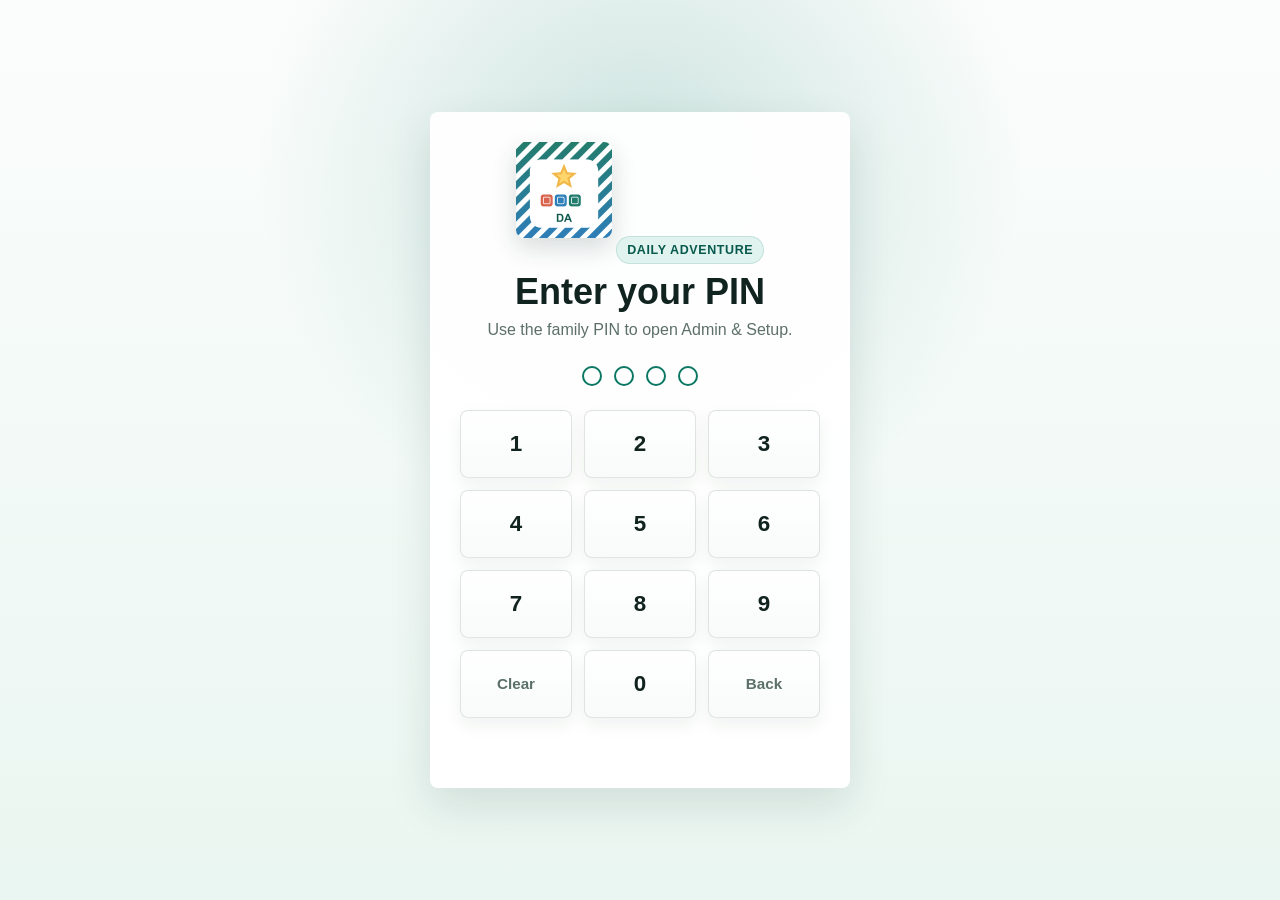
==== admin.html @ fecf9269 "Add files via upload" ====
<!doctype html>
<html lang="en">
  <head>
    <meta charset="utf-8">
    <meta name="viewport" content="width=device-width, initial-scale=1">
    <title>Admin - Daily Adventure</title>
    <meta name="theme-color" content="#247c6d">
    <meta name="apple-mobile-web-app-capable" content="yes">
    <meta name="apple-mobile-web-app-title" content="Daily Adventure">
    <meta name="apple-mobile-web-app-status-bar-style" content="default">
    <link rel="manifest" href="manifest.webmanifest?v=20260727-stable-refresh">
    <link rel="apple-touch-icon" href="icons/apple-touch-icon.png">
    <link rel="icon" type="image/png" sizes="64x64" href="icons/favicon-64.png">
    <link rel="stylesheet" href="styles.css?v=20260727-stable-refresh">
    <link rel="stylesheet" href="polish.css?v=20260727-stable-refresh" data-ui-polish="production">
  </head>
  <body class="caregiver-page admin-page">
    <section class="pin-gate" id="pinGate" aria-labelledby="pin-title">
      <div class="pin-card">
        <img class="app-icon" src="icons/app-icon-192.png" alt="" aria-hidden="true">
        <p class="eyebrow">Daily Adventure</p>
        <h1 id="pin-title">Enter your PIN</h1>
        <p class="pin-help">Use the family PIN to open Admin & Setup.</p>
        <div class="pin-display" id="pinDisplay" aria-label="PIN entry">
          <span></span>
          <span></span>
          <span></span>
          <span></span>
        </div>
        <div class="pin-pad" aria-label="Number pad">
          <button class="pin-key" data-pin-key="1">1</button>
          <button class="pin-key" data-pin-key="2">2</button>
          <button class="pin-key" data-pin-key="3">3</button>
          <button class="pin-key" data-pin-key="4">4</button>
          <button class="pin-key" data-pin-key="5">5</button>
          <button class="pin-key" data-pin-key="6">6</button>
          <button class="pin-key" data-pin-key="7">7</button>
          <button class="pin-key" data-pin-key="8">8</button>
          <button class="pin-key" data-pin-key="9">9</button>
          <button class="pin-key secondary" data-pin-clear>Clear</button>
          <button class="pin-key" data-pin-key="0">0</button>
          <button class="pin-key secondary" data-pin-back>Back</button>
        </div>
        <p class="pin-message" id="pinMessage" aria-live="polite"></p>
      </div>
    </section>

    <main class="app-shell caregiver-shell">
      <nav class="app-nav" aria-label="App sections">
        <a href="index.html">Daily Adventure</a>
        <a href="caregiver.html">Parent Dashboard</a>
        <a class="active" href="admin.html">Admin & Setup</a>
      </nav>

      <section class="caregiver-hero" aria-labelledby="admin-title">
        <div>
          <p class="eyebrow">Admin</p>
          <h1 id="admin-title">Admin & setup</h1>
          <p>Manage settings, sync, accessibility, and new question generation in one place.</p>
        </div>
      </section>

      <section class="caregiver-panel" id="caregiver-panel">
        <section class="learning-settings caregiver-settings" aria-labelledby="app-settings-title">
          <h3 id="app-settings-title">App settings</h3>
          <div class="settings-grid">
            <label>
              Difficulty level
              <select id="difficultyInput">
                <option value="1">Level 1 - more support</option>
                <option value="2">Level 2 - current level</option>
                <option value="3">Level 3 - more challenge</option>
              </select>
            </label>
            <label>
              Name shown in greeting
              <input id="nameInput" type="text" value="Zamaan">
            </label>
            <label>
              Talk Time prompt
              <input id="promptInput" type="text" value="What is one thing you want to do today?">
            </label>
            <label>
              Encouraging message
              <input id="messageInput" type="text" value="Great job. You finished today's adventure.">
            </label>
            <label>
              App PIN
              <input id="pinInput" type="password" inputmode="numeric" maxlength="8" value="1234">
            </label>
            <label>
              WhatsApp update number
              <input id="whatsappPhoneInput" type="tel" inputmode="tel" placeholder="Optional. Example: 16045551234">
            </label>
          </div>
          <label class="toggle-setting">
            <input id="focusModeInput" type="checkbox" checked>
            <span>
              Focus Mode
              <small>Keep extra games locked until the 12 daily rounds are finished.</small>
            </span>
          </label>
          <p>Difficulty changes the challenge level, not the number of daily rounds.</p>
        </section>

        <section class="learning-settings caregiver-settings" aria-labelledby="accessibility-title">
          <h3 id="accessibility-title">Accessibility & comfort</h3>
          <p>Adjust the app for focus, readability, sound, and sensory comfort.</p>
          <label class="toggle-setting">
            <input id="largeTextInput" type="checkbox">
            <span>
              Larger text
              <small>Bigger words and touch targets for easier reading.</small>
            </span>
          </label>
          <label class="toggle-setting">
            <input id="highContrastInput" type="checkbox">
            <span>
              High contrast
              <small>Clearer colors, stronger borders, and easier-to-see buttons.</small>
            </span>
          </label>
          <label class="toggle-setting">
            <input id="extraHintsInput" type="checkbox">
            <span>
              Extra hints
              <small>Show helpful hints sooner after a missed answer.</small>
            </span>
          </label>
          <label class="toggle-setting">
            <input id="reduceMotionInput" type="checkbox">
            <span>
              Reduce motion
              <small>Limit animated movement and smooth scrolling.</small>
            </span>
          </label>
          <label class="toggle-setting">
            <input id="replayAudioInput" type="checkbox" checked>
            <span>
              Replay audio buttons
              <small>Add Listen buttons so instructions can be heard again.</small>
            </span>
          </label>
        </section>

        <section class="sync-settings advanced-settings" aria-labelledby="sync-title">
          <h3 id="sync-title">Sync setup</h3>
          <p>Use this when setting up a phone, fixing sync, or testing the private Google Sheet connection.</p>
          <label>
            Sync web app URL
            <input id="syncUrlInput" type="url" placeholder="https://script.google.com/macros/s/.../exec">
          </label>
          <label>
            Family code
            <input id="familyCodeInput" type="password" placeholder="Private family code">
          </label>
          <div class="sync-actions">
            <button id="shareSyncSetup" type="button">Send iPhone setup link</button>
            <button id="copySyncSetup" class="secondary-button" type="button">Copy setup link</button>
          </div>
          <label>
            Home Screen setup code
            <textarea id="syncSetupCode" rows="3" placeholder="Paste setup code here if the Home Screen app lost sync settings."></textarea>
          </label>
          <div class="sync-actions">
            <button id="copySyncCode" class="secondary-button" type="button">Copy setup code</button>
            <button id="importSyncCode" class="secondary-button" type="button">Import setup code</button>
          </div>
          <button id="testSync" class="secondary-button" type="button">Test sync</button>
          <p class="sync-note">Only send setup links or codes to family. They connect the phone to your private Sheet.</p>
          <p class="sync-status" id="lastSyncStatus">Last synced: never</p>
          <p class="sync-status" id="syncStatus">Sync is not set up yet.</p>
        </section>

        <section class="parent-view" aria-labelledby="question-generator-title">
          <div class="ai-prompt-panel" id="questionGeneratorPanel">
            <div>
              <h3 id="question-generator-title">Create New Questions</h3>
              <p>Use this when you want ChatGPT to create the next set of questions. The app automatically rotates through the question file that is already uploaded.</p>
            </div>
            <div class="question-cycle-reminder">
              <strong>Parent reminder:</strong> Start a fresh question set every 2 weeks, or sooner if Zamaan is mastering the current set.
            </div>
            <div class="ai-actions">
              <button id="copyQuestionGeneratorPromptStatic" class="secondary-button" type="button">Copy ChatGPT prompt</button>
              <a class="button-link secondary-button" href="question-generator-prompt.txt" target="_blank" rel="noopener">Open prompt file</a>
            </div>
            <label>
              ChatGPT Prompt
              <textarea id="questionGeneratorPromptPreviewStatic" rows="6" readonly>Tap copy to load the question generator prompt.</textarea>
            </label>
          </div>
          <p class="sync-status" id="parentViewStatus">Admin is ready.</p>
        </section>

        <div class="caregiver-actions">
          <button id="saveSettings">Save changes</button>
          <a class="button-link secondary-button" href="caregiver.html">Back to Parent Dashboard</a>
          <button id="lockApp" class="secondary-button">Lock admin</button>
          <button id="resetProgress" class="secondary-button danger-lite">Reset today's local progress</button>
        </div>
      </section>
    </main>

    <p id="reportSummary" hidden></p>
    <div id="reportList" hidden></div>

    <script src="app.js?v=20260727-stable-refresh"></script>
    <script>
      document.addEventListener("click", async (event) => {
        if (event.target && event.target.id === "copyQuestionGeneratorPromptStatic") {
          const status = document.querySelector("#parentViewStatus");
          const preview = document.querySelector("#questionGeneratorPromptPreviewStatic");
          try {
            const response = await fetch("question-generator-prompt.txt?v=" + Date.now());
            if (!response.ok) throw new Error("Prompt file not found");
            const prompt = await response.text();
            if (preview) preview.value = prompt;
            await navigator.clipboard.writeText(prompt);
            if (status) status.textContent = "Question generator prompt copied. Paste it into ChatGPT.";
          } catch {
            if (status) status.textContent = "Open the prompt file and copy it manually.";
          }
        }
      });
    </script>
  </body>
</html>
---- styles.css ----
:root {
  color-scheme: light;
  --bg: #f5f8f7;
  --surface: #ffffff;
  --surface-soft: #edf7f3;
  --ink: #132320;
  --muted: #5f6f6b;
  --line: #d8e5e0;
  --accent: #087865;
  --accent-strong: #07594d;
  --accent-soft: #dff4ed;
  --blue: #2e6fb4;
  --blue-soft: #e7f1fb;
  --coral: #c75b75;
  --coral-soft: #fdebf0;
  --gold: #e4ad35;
  --gold-soft: #fff4d6;
  --plum: #7357a8;
  --plum-soft: #f0ecfa;
  --wrong: #a63f3f;
  --radius: 8px;
  --radius-small: 8px;
  --shadow: 0 18px 42px rgba(13, 48, 42, 0.12);
  --shadow-soft: 0 8px 20px rgba(13, 48, 42, 0.08);
}

* {
  box-sizing: border-box;
}

html {
  background: var(--bg);
}

body {
  margin: 0;
  min-height: 100vh;
  background: linear-gradient(180deg, #fbfdfb 0%, #eef6f2 42%, var(--bg) 100%);
  color: var(--ink);
  font-family: Arial, Helvetica, sans-serif;
}

body.locked {
  overflow: hidden;
}

[hidden] {
  display: none !important;
}

button,
input,
textarea,
select {
  font: inherit;
}

button {
  cursor: pointer;
  touch-action: manipulation;
  transition: transform 140ms ease, box-shadow 140ms ease, border-color 140ms ease, background 140ms ease, color 140ms ease;
}

button:active {
  transform: scale(0.985);
}

h1,
h2,
h3,
p {
  margin-top: 0;
}

h1 {
  max-width: 760px;
  margin-bottom: 12px;
  font-size: clamp(2.1rem, 4vw, 4rem);
  line-height: 1.02;
  letter-spacing: 0;
}

h2 {
  margin-bottom: 8px;
  font-size: 1.55rem;
  line-height: 1.12;
}

h3 {
  margin-bottom: 6px;
}

.app-shell {
  width: min(1120px, calc(100% - 32px));
  margin: 0 auto;
  padding: 22px 0 44px;
}

.pin-gate {
  position: fixed;
  inset: 0;
  z-index: 10;
  display: none;
  place-items: center;
  padding: 20px;
  background: linear-gradient(180deg, #f9fcfa, #eaf5f0);
}

body.locked .pin-gate {
  display: grid;
}

body.locked .app-shell {
  display: none;
}

.pin-card,
.hero,
.check-in,
.reward,
.game-shelf,
.calendar-panel,
.caregiver-panel {
  border: 1px solid var(--line);
  border-radius: var(--radius);
  background: rgba(255, 255, 255, 0.96);
  box-shadow: var(--shadow);
}

.pin-card {
  width: min(420px, 100%);
  padding: 30px;
  text-align: center;
}

.app-icon {
  width: 96px;
  height: 96px;
  margin-bottom: 16px;
  border-radius: 22px;
  box-shadow: var(--shadow-soft);
}

.pin-card h1 {
  margin-bottom: 8px;
  font-size: 2.25rem;
}

.pin-help {
  color: var(--muted);
  line-height: 1.45;
}

.pin-display {
  display: flex;
  justify-content: center;
  gap: 12px;
  margin: 24px 0;
}

.pin-display span {
  width: 20px;
  height: 20px;
  border: 2px solid var(--accent);
  border-radius: 50%;
  background: #fff;
}

.pin-display span.filled {
  background: var(--accent);
  box-shadow: 0 0 0 6px var(--accent-soft);
}

.pin-pad {
  display: grid;
  grid-template-columns: repeat(3, minmax(0, 1fr));
  gap: 12px;
}

.pin-key {
  min-height: 68px;
  border: 1px solid var(--line);
  border-radius: var(--radius-small);
  background: linear-gradient(180deg, #fff, #f7fbf9);
  color: var(--ink);
  font-size: 1.4rem;
  font-weight: 800;
  box-shadow: var(--shadow-soft);
}

.pin-key.secondary {
  color: var(--muted);
  font-size: 0.95rem;
}

.pin-message {
  min-height: 24px;
  margin: 16px 0 0;
  color: var(--wrong);
  font-weight: 700;
}

.hero {
  position: relative;
  overflow: hidden;
  display: grid;
  grid-template-columns: minmax(0, 1fr) 270px;
  gap: 24px;
  align-items: center;
  padding: 30px;
  border-color: rgba(8, 120, 101, 0.22);
  background:
    linear-gradient(135deg, rgba(8, 120, 101, 0.1), rgba(228, 173, 53, 0.1)),
    #fff;
}

.hero::before {
  content: "";
  position: absolute;
  inset: 0 0 auto;
  height: 6px;
  background: linear-gradient(90deg, var(--accent), var(--gold), var(--coral));
}

.hero > * {
  position: relative;
}

.app-nav {
  display: flex;
  gap: 8px;
  padding: 6px;
  border: 1px solid var(--line);
  border-radius: var(--radius-small);
  background: #fff;
  box-shadow: var(--shadow-soft);
}

.app-nav a {
  flex: 1;
  padding: 12px 14px;
  border-radius: 10px;
  color: var(--muted);
  font-weight: 900;
  text-align: center;
  text-decoration: none;
}

.app-nav a.active {
  color: var(--ink);
  background: var(--accent-soft);
}

.app-mark {
  width: 64px;
  height: 64px;
  margin-bottom: 16px;
  border-radius: 16px;
  box-shadow: var(--shadow-soft);
}

.learner-controls {
  display: flex;
  flex-wrap: wrap;
  gap: 10px;
  align-items: center;
  margin-top: 16px;
}

.level-badge {
  display: inline-flex;
  align-items: center;
  min-height: 44px;
  padding: 8px 14px;
  border-radius: 999px;
  background: var(--gold-soft);
  color: var(--ink);
  font-weight: 900;
}

.sound-toggle {
  min-height: 44px;
  margin: 0;
}

.eyebrow,
.activity-type {
  margin: 0 0 10px;
  color: var(--accent-strong);
  font-size: 0.78rem;
  font-weight: 800;
  letter-spacing: 0.08em;
  text-transform: uppercase;
}

.eyebrow {
  display: inline-flex;
  width: max-content;
  padding: 6px 10px;
  border-radius: 999px;
  background: var(--accent-soft);
  border: 1px solid rgba(8, 120, 101, 0.14);
}

.intro,
.check-in p,
.prompt,
.reward p,
.section-heading p:last-child {
  color: var(--muted);
  font-size: 1.05rem;
  line-height: 1.5;
}

.today-card {
  padding: 20px;
  border: 1px solid rgba(8, 120, 101, 0.18);
  border-radius: var(--radius);
  background: linear-gradient(180deg, #fff, var(--accent-soft));
  box-shadow: var(--shadow-soft);
}

.today-card span,
.today-card strong {
  display: block;
}

.today-card strong {
  margin: 8px 0 14px;
  font-size: 1.45rem;
}

.today-card p {
  margin: -6px 0 14px;
  color: var(--accent-strong);
  font-weight: 900;
}

.progress-track {
  overflow: hidden;
  height: 14px;
  border-radius: 999px;
  background: #d7e8e2;
}

.progress-track span {
  display: block;
  width: 0%;
  height: 100%;
  border-radius: inherit;
  background: linear-gradient(90deg, var(--accent), var(--gold));
  transition: width 220ms ease;
}

.today-path {
  display: grid;
  grid-template-columns: minmax(0, 0.8fr) minmax(0, 1.8fr);
  gap: 18px;
  align-items: center;
  margin-top: 18px;
  padding: 20px;
  border: 1px solid rgba(8, 120, 101, 0.16);
  border-radius: var(--radius);
  background: linear-gradient(180deg, #fff, #f7fbf9);
  box-shadow: var(--shadow-soft);
}

.today-path h2,
.today-path p {
  margin: 0;
}

.path-steps {
  display: grid;
  grid-template-columns: repeat(4, minmax(0, 1fr));
  gap: 10px;
}

.path-step {
  display: grid;
  gap: 5px;
  min-height: 92px;
  padding: 12px;
  border: 1px solid var(--line);
  border-radius: var(--radius-small);
  background: #fff;
}

.path-step span {
  display: grid;
  width: 28px;
  height: 28px;
  place-items: center;
  border-radius: 999px;
  background: var(--surface-soft);
  color: var(--muted);
  font-weight: 900;
}

.path-step strong {
  color: var(--ink);
  line-height: 1.15;
}

.path-step small {
  color: var(--muted);
  font-weight: 800;
}

.path-step.current {
  border-color: rgba(8, 120, 101, 0.38);
  background: linear-gradient(180deg, #fff, var(--accent-soft));
  box-shadow: 0 10px 24px rgba(8, 120, 101, 0.12);
}

.path-step.current span {
  background: var(--accent);
  color: #fff;
}

.path-step.done {
  border-color: rgba(228, 173, 53, 0.42);
  background: linear-gradient(180deg, #fff, var(--gold-soft));
}

.path-step.done span {
  background: var(--gold);
  color: #49350b;
}

.check-in {
  display: grid;
  grid-template-columns: minmax(0, 1fr) minmax(320px, 520px);
  gap: 22px;
  align-items: center;
  margin-top: 18px;
  padding: 22px;
  box-shadow: var(--shadow-soft);
}

.mood-grid,
.choice-grid,
.memory-grid,
.sequence-list,
.tile-grid {
  display: grid;
  gap: 12px;
}

.mood-grid {
  grid-template-columns: repeat(2, minmax(0, 1fr));
}

.mood-button,
.choice,
.game-card,
.sequence-choice,
.tile,
.complete-button,
.caregiver-toggle,
#saveSettings,
.secondary-button {
  min-height: 58px;
  border: 1px solid var(--line);
  border-radius: var(--radius-small);
  background: #fff;
  color: var(--ink);
  font-weight: 800;
  box-shadow: 0 4px 12px rgba(25, 50, 46, 0.05);
}

.mood-button:hover,
.choice:hover,
.game-card:hover,
.sequence-choice:hover,
.tile:hover,
.complete-button:hover,
.caregiver-toggle:hover,
#saveSettings:hover,
.secondary-button:hover {
  border-color: var(--accent);
  box-shadow: 0 10px 22px rgba(13, 48, 42, 0.1);
}

.mood-button.selected,
.choice.correct,
.game-card.selected,
.game-card.matched,
.sequence-choice.selected,
.tile.selected,
.tile.correct {
  border-color: var(--accent);
  background: linear-gradient(180deg, #fff, var(--accent-soft));
}

.choice.wrong,
.game-card.wrong,
.sequence-choice.wrong,
.tile.wrong {
  border-color: var(--wrong);
  background: #fff3f1;
  color: var(--wrong);
}

.activity-layout {
  display: grid;
  grid-template-columns: minmax(0, 1fr);
  gap: 18px;
  margin-top: 18px;
}

.activity {
  position: relative;
  overflow: hidden;
  display: grid;
  align-content: start;
  min-height: 360px;
  padding: 22px;
  border: 1px solid var(--line);
  border-radius: var(--radius);
  background: var(--surface);
  box-shadow: var(--shadow-soft);
}

.activity::before {
  content: "";
  position: absolute;
  inset: 0 0 auto;
  height: 5px;
  background: var(--accent);
}

.activity[data-activity="life"]::before {
  background: var(--blue);
}

.activity[data-activity="language"]::before {
  background: var(--gold);
}

.activity[data-activity="talk"]::before {
  background: var(--coral);
}

.activity.active {
  border-color: rgba(8, 120, 101, 0.36);
  box-shadow: 0 18px 42px rgba(8, 120, 101, 0.16);
}

.activity.done {
  background: linear-gradient(180deg, #fff, #f5fbf8);
}

.activity-header {
  display: flex;
  gap: 14px;
  align-items: flex-start;
  margin-bottom: 18px;
}

.activity-step {
  display: grid;
  flex: 0 0 44px;
  width: 44px;
  height: 44px;
  place-items: center;
  border-radius: 12px;
  background: var(--accent);
  color: #fff;
  font-size: 1.2rem;
  font-weight: 900;
  box-shadow: 0 8px 18px rgba(13, 48, 42, 0.13);
}

.activity[data-activity="life"] .activity-step {
  background: var(--blue);
}

.activity[data-activity="language"] .activity-step {
  background: var(--gold);
}

.activity[data-activity="talk"] .activity-step {
  background: var(--coral);
}

.choice-grid,
.memory-grid,
.sequence-list,
.language-choices {
  margin-top: 18px;
}

.choice,
.game-card,
.sequence-choice,
.tile {
  padding: 13px 14px;
  text-align: left;
}

.memory-grid {
  grid-template-columns: repeat(2, minmax(0, 1fr));
}

.game-card {
  min-height: 94px;
  display: grid;
  place-items: center;
  border-color: rgba(46, 111, 180, 0.2);
  background: linear-gradient(180deg, #fff, var(--blue-soft));
  text-align: center;
  font-size: 1.08rem;
}

.language-card {
  display: grid;
  gap: 14px;
}

.language-word {
  display: grid;
  min-height: 76px;
  place-items: center;
  border: 1px solid rgba(228, 173, 53, 0.5);
  border-radius: var(--radius-small);
  background: linear-gradient(180deg, #fff, var(--gold-soft));
  color: #49350b;
  font-size: 1.75rem;
  font-weight: 900;
  text-align: center;
}

.language-choices {
  display: grid;
  gap: 12px;
}

.language-choice {
  text-align: center;
  text-transform: lowercase;
}

.game-card.matched {
  color: var(--accent-strong);
}

.sequence-choice {
  position: relative;
  padding-left: 54px;
}

.sequence-choice::before {
  content: attr(data-picked);
  position: absolute;
  left: 14px;
  top: 50%;
  display: grid;
  width: 28px;
  height: 28px;
  place-items: center;
  border-radius: 10px;
  background: var(--surface-soft);
  color: var(--accent-strong);
  font-weight: 900;
  transform: translateY(-50%);
}

.sequence-choice:not([data-picked])::before {
  content: "";
}

.sentence-helper {
  display: grid;
  gap: 8px;
  margin-top: 14px;
  padding: 12px;
  border: 1px solid rgba(228, 173, 53, 0.42);
  border-radius: var(--radius-small);
  background: linear-gradient(180deg, #fff, var(--gold-soft));
}

.sentence-helper strong {
  color: #49350b;
  font-size: 0.95rem;
}

.sentence-helper ul {
  display: grid;
  gap: 6px;
  margin: 0;
  padding-left: 20px;
  color: var(--ink);
  line-height: 1.35;
}

.answer-style {
  display: grid;
  gap: 10px;
  margin-top: 12px;
  padding: 12px;
  border: 1px solid rgba(199, 91, 117, 0.28);
  border-radius: var(--radius-small);
  background: linear-gradient(180deg, #fff, var(--coral-soft));
}

.answer-style strong {
  color: var(--coral);
  font-size: 0.95rem;
}

.answer-style-buttons {
  display: grid;
  grid-template-columns: repeat(2, minmax(0, 1fr));
  gap: 8px;
}

.answer-style-button {
  min-height: 48px;
  border: 1px solid rgba(199, 91, 117, 0.28);
  border-radius: var(--radius-small);
  background: #fff;
  color: var(--ink);
  font-weight: 900;
}

.answer-style-button.selected {
  border-color: var(--coral);
  background: linear-gradient(180deg, #fff, var(--coral-soft));
  color: #733245;
}

.answer-style p {
  margin: 0;
  color: var(--muted);
  line-height: 1.35;
}

.feedback {
  min-height: 32px;
  margin: 18px 0 0;
  padding: 10px 12px;
  border-radius: var(--radius-small);
  border: 1px solid rgba(8, 120, 101, 0.12);
  background: var(--surface-soft);
  color: var(--accent-strong);
  font-weight: 800;
}

.answer-label {
  display: block;
  margin: 16px 0 8px;
  font-weight: 800;
}

textarea,
input,
select {
  width: 100%;
  border: 1px solid var(--line);
  border-radius: var(--radius-small);
  padding: 13px 14px;
  background: #fff;
  color: var(--ink);
}

.game-shelf,
.calendar-panel,
.reward {
  margin-top: 18px;
  padding: 24px;
}

.movement-break,
.completion-panel {
  display: grid;
  gap: 14px;
  margin-top: 18px;
  padding: 22px;
  border: 1px solid rgba(8, 120, 101, 0.22);
  border-radius: var(--radius);
  background: linear-gradient(135deg, #fff, var(--accent-soft));
  box-shadow: var(--shadow-soft);
}

.movement-break h2,
.movement-break p,
.completion-panel h2,
.completion-panel p {
  margin: 0;
}

.movement-actions {
  display: flex;
  flex-wrap: wrap;
  gap: 10px;
}

.completion-panel {
  text-align: center;
  border-color: rgba(230, 171, 57, 0.35);
  background: linear-gradient(135deg, #fff, var(--gold-soft));
}

.completion-panel strong {
  font-size: 1.35rem;
}

.completion-actions {
  display: grid;
  gap: 10px;
  width: min(100%, 420px);
  margin: 4px auto 0;
}

#sendCompletionUpdate {
  border-color: var(--accent);
  background: linear-gradient(180deg, var(--accent), var(--accent-strong));
  color: #fff;
}

.game-shelf,
.calendar-panel {
  box-shadow: var(--shadow-soft);
}

.section-heading {
  max-width: 760px;
}

.mini-games {
  display: grid;
  grid-template-columns: repeat(auto-fit, minmax(230px, 1fr));
  gap: 16px;
  margin-top: 18px;
}

.mini-game {
  position: relative;
  overflow: hidden;
  display: grid;
  gap: 12px;
  align-content: start;
  min-height: 318px;
  padding: 18px;
  border: 1px solid var(--line);
  border-radius: var(--radius-small);
  background: #fff;
  box-shadow: 0 6px 16px rgba(13, 48, 42, 0.06);
}

.mini-game::before {
  content: "";
  position: absolute;
  inset: 0 0 auto;
  height: 4px;
  background: var(--accent);
}

.mini-game[data-mini-game="pattern"]::before {
  background: var(--blue);
}

.mini-game[data-mini-game="money-math"]::before {
  background: var(--gold);
}

.mini-game[data-mini-game="business"]::before {
  background: var(--plum);
}

.mini-game[data-mini-game="pronouns"]::before {
  background: var(--coral);
}

.mini-game-header {
  display: grid;
  gap: 6px;
  padding-top: 2px;
}

.mini-game-header span {
  width: max-content;
  padding: 5px 10px;
  border-radius: 999px;
  background: var(--accent-soft);
  color: var(--accent-strong);
  font-size: 0.78rem;
  font-weight: 900;
  text-transform: uppercase;
}

.mini-game[data-mini-game="pattern"] .mini-game-header span {
  background: var(--blue-soft);
  color: var(--blue);
}

.mini-game[data-mini-game="money-math"] .mini-game-header span {
  background: var(--gold-soft);
  color: #49350b;
}

.mini-game[data-mini-game="business"] .mini-game-header span {
  background: var(--plum-soft);
  color: var(--plum);
}

.mini-game[data-mini-game="pronouns"] .mini-game-header span {
  background: var(--coral-soft);
  color: var(--coral);
}

.mini-game-header strong {
  font-size: 1.24rem;
}

.mini-game p {
  margin-bottom: 0;
  color: var(--muted);
  line-height: 1.45;
}

.money-math-list {
  display: grid;
  gap: 14px;
}

.money-question {
  display: grid;
  gap: 9px;
  padding-top: 12px;
  border-top: 1px solid var(--line);
}

.money-question:first-child {
  padding-top: 0;
  border-top: 0;
}

.money-question strong {
  font-size: 1rem;
}

.tile-grid {
  grid-template-columns: repeat(2, minmax(0, 1fr));
}

.tile-grid.three {
  grid-template-columns: repeat(3, minmax(0, 1fr));
}

.tile {
  min-height: 74px;
  display: grid;
  place-items: center;
  text-align: center;
  font-size: 1.04rem;
  background: linear-gradient(180deg, #fff, #f8fbfa);
}

.pattern-row {
  display: flex;
  gap: 10px;
  align-items: center;
  flex-wrap: wrap;
}

.pattern-dot {
  display: grid;
  width: 46px;
  height: 46px;
  place-items: center;
  border-radius: 50%;
  color: #fff;
  font-weight: 900;
}

.pattern-dot.blue {
  background: var(--blue);
}

.pattern-dot.red {
  background: var(--coral);
}

.pattern-dot.green {
  background: var(--accent);
}

.pattern-dot.mystery {
  border: 2px dashed var(--accent);
  background: #fff;
  color: var(--accent-strong);
}

.color-choice[data-pattern="blue"] {
  border-color: var(--blue);
}

.color-choice[data-pattern="red"] {
  border-color: var(--coral);
}

.color-choice[data-pattern="green"] {
  border-color: var(--accent);
}

.mini-feedback {
  min-height: 26px;
  font-weight: 800;
}

.calendar-grid {
  display: grid;
  grid-template-columns: repeat(14, minmax(0, 1fr));
  gap: 8px;
  margin-top: 18px;
}

.calendar-day {
  display: grid;
  gap: 4px;
  min-height: 82px;
  place-items: center;
  border: 1px solid var(--line);
  border-radius: var(--radius-small);
  background: linear-gradient(180deg, #fff, #f8fbfa);
  text-align: center;
}

.calendar-day span,
.calendar-day small {
  color: var(--muted);
  font-size: 0.76rem;
  font-weight: 800;
}

.calendar-day strong {
  font-size: 1.25rem;
}

.calendar-day.started {
  border-color: var(--gold);
  background: linear-gradient(180deg, #fff, var(--gold-soft));
}

.calendar-day.done {
  border-color: var(--accent);
  background: linear-gradient(180deg, #fff, var(--accent-soft));
}

textarea:focus,
input:focus,
select:focus,
button:focus-visible {
  outline: 4px solid rgba(25, 116, 102, 0.14);
  border-color: var(--accent);
}

.complete-button,
#shareSyncSetup,
#saveSettings {
  width: 100%;
  margin-top: 12px;
  border-color: var(--accent);
  background: linear-gradient(180deg, var(--accent), var(--accent-strong));
  color: #fff;
}

.secondary-button {
  width: 100%;
  background: linear-gradient(180deg, #fff, #f8fbfa);
}

.secondary-button:disabled,
.secondary-button[aria-disabled="true"] {
  cursor: not-allowed;
  border-color: rgba(13, 48, 42, 0.12);
  background: var(--surface-soft);
  color: var(--muted);
  box-shadow: none;
}

.reward {
  display: flex;
  gap: 22px;
  align-items: center;
  justify-content: space-between;
  border-color: rgba(228, 173, 53, 0.28);
  background:
    linear-gradient(135deg, rgba(228, 173, 53, 0.12), rgba(8, 120, 101, 0.08)),
    #fff;
}

.star-row {
  display: flex;
  gap: 12px;
}

.star {
  width: 52px;
  height: 52px;
  clip-path: polygon(50% 0%, 62% 34%, 98% 35%, 69% 56%, 80% 91%, 50% 70%, 20% 91%, 31% 56%, 2% 35%, 38% 34%);
  background: #dce4e1;
  transition: transform 180ms ease, background 180ms ease;
}

.star.earned {
  background: linear-gradient(180deg, #ffd96b, var(--gold));
  transform: scale(1.08);
}

.caregiver {
  margin-top: 18px;
}

.caregiver-link-panel,
.caregiver-hero {
  display: flex;
  justify-content: space-between;
  gap: 18px;
  align-items: center;
  padding: 22px;
  border: 1px solid rgba(8, 120, 101, 0.16);
  border-radius: var(--radius);
  background: linear-gradient(135deg, #fff, var(--accent-soft));
  box-shadow: var(--shadow-soft);
}

.caregiver-link-panel h2,
.caregiver-link-panel p,
.caregiver-hero h1,
.caregiver-hero p {
  margin: 0;
}

.caregiver-link-panel p,
.caregiver-hero p {
  color: var(--muted);
  line-height: 1.45;
}

.app-version {
  display: inline-flex;
  margin-top: 10px;
  color: var(--muted);
  font-weight: 800;
}

.caregiver-shell {
  max-width: 980px;
}

.back-link {
  display: inline-flex;
  margin-bottom: 12px;
  color: var(--accent);
  font-weight: 900;
  text-decoration: none;
}

.button-link {
  display: inline-flex;
  align-items: center;
  justify-content: center;
  text-decoration: none;
  white-space: nowrap;
}

.caregiver-toggle {
  width: 100%;
  border-color: rgba(8, 120, 101, 0.2);
  background: linear-gradient(180deg, #fff, var(--accent-soft));
}

.caregiver-panel {
  display: grid;
  gap: 16px;
  margin-top: 12px;
  padding: 0;
}

.caregiver-panel[hidden] {
  display: none;
}

.caregiver-panel label {
  display: grid;
  gap: 8px;
  color: var(--muted);
  font-weight: 800;
}

.caregiver-report,
.sync-settings,
.parent-view,
.learning-settings {
  display: grid;
  gap: 12px;
  padding: 18px;
  border: 1px solid var(--line);
  border-radius: var(--radius);
  background: linear-gradient(180deg, #fff, var(--surface-soft));
}

.priority-panel {
  border-color: rgba(8, 120, 101, 0.22);
  background: linear-gradient(180deg, #fff, var(--accent-soft));
}

.section-heading {
  display: flex;
  align-items: flex-start;
  justify-content: space-between;
  gap: 12px;
}

.section-heading h3,
.section-heading p,
.priority-panel h3,
.priority-panel p {
  margin: 0;
}

.compact-button {
  width: auto;
  min-height: 46px;
  margin-top: 0;
  padding-inline: 18px;
}

.advanced-settings summary,
.caregiver-settings summary {
  cursor: pointer;
  color: var(--ink);
  font-size: 1.15rem;
  font-weight: 900;
}

.advanced-settings summary::marker,
.caregiver-settings summary::marker {
  color: var(--accent);
}

.caregiver-report h3,
.sync-settings h3,
.parent-view h3,
.learning-settings h2 {
  margin: 0;
  font-size: 1.15rem;
}

.caregiver-report p,
.sync-settings p,
.parent-view p,
.learning-settings p {
  margin: 0;
  color: var(--muted);
  line-height: 1.4;
}

.settings-grid {
  display: grid;
  grid-template-columns: repeat(2, minmax(0, 1fr));
  gap: 12px;
}

.caregiver-actions {
  display: grid;
  grid-template-columns: 1.3fr 1fr 1fr;
  gap: 10px;
}

.caregiver-actions button {
  margin-top: 0;
}

.danger-lite {
  border-color: rgba(191, 68, 68, 0.18);
  color: #8f3232;
}

.toggle-setting {
  display: flex;
  gap: 12px;
  align-items: flex-start;
  padding: 13px;
  border: 1px solid rgba(8, 120, 101, 0.16);
  border-radius: var(--radius-small);
  background: #fff;
}

.toggle-setting input {
  width: auto;
  margin-top: 4px;
  transform: scale(1.2);
}

.toggle-setting span {
  display: grid;
  gap: 3px;
}

.toggle-setting small {
  color: var(--muted);
  font-weight: 700;
  line-height: 1.35;
}

.sync-status {
  padding: 9px 10px;
  border-radius: var(--radius-small);
  border: 1px solid rgba(46, 111, 180, 0.16);
  background: linear-gradient(180deg, #fff, var(--blue-soft));
  color: var(--ink);
  font-weight: 800;
}

.sync-actions {
  display: grid;
  grid-template-columns: minmax(0, 1fr) minmax(0, 1fr);
  gap: 10px;
}

.sync-actions button {
  margin-top: 0;
}

.sync-note {
  font-size: 0.92rem;
}

.report-list {
  display: grid;
  gap: 8px;
}

.parent-view-results {
  display: grid;
  gap: 14px;
}

.dashboard-story-section {
  display: grid;
  gap: 12px;
}

.dashboard-story-section > h3 {
  margin: 8px 0 0;
  color: var(--ink);
  font-size: 1.22rem;
}

.strengths-grid,
.family-activities-grid {
  display: grid;
  grid-template-columns: repeat(3, minmax(0, 1fr));
  gap: 10px;
}

.family-activities-grid {
  grid-template-columns: repeat(2, minmax(0, 1fr));
}

.strength-card,
.family-activity-card {
  display: grid;
  gap: 6px;
  padding: 14px;
  border: 1px solid rgba(8, 120, 101, 0.18);
  border-radius: var(--radius-small);
  background: #fff;
}

.strength-card small,
.family-activity-card small {
  color: var(--accent);
  font-weight: 900;
  text-transform: uppercase;
  letter-spacing: 0.04em;
}

.strength-card span,
.family-activity-card p {
  margin: 0;
  color: var(--muted);
  line-height: 1.4;
}

.parent-detail-panel {
  border: 1px solid var(--line);
  border-radius: var(--radius-small);
  background: var(--surface-soft);
}

.parent-detail-panel summary {
  padding: 16px;
  cursor: pointer;
  color: var(--ink);
  font-weight: 900;
}

.parent-detail-content {
  display: grid;
  gap: 12px;
  padding: 0 12px 12px;
}

.admin-advanced-controls {
  border: 1px solid var(--line);
  border-radius: var(--radius-small);
  background: var(--surface-soft);
}

.admin-advanced-controls summary {
  padding: 16px;
  cursor: pointer;
  font-weight: 900;
}

.admin-advanced-controls > div {
  display: grid;
  gap: 12px;
  padding: 0 16px 16px;
}

.admin-advanced-controls p,
.admin-advanced-controls button {
  margin: 0;
}

.parent-summary-grid {
  display: grid;
  grid-template-columns: 1.35fr 1fr 1fr;
  gap: 10px;
}

.parent-card,
.parent-list-item {
  display: grid;
  gap: 5px;
  padding: 12px;
  border: 1px solid var(--line);
  border-radius: var(--radius-small);
  background: #fff;
}

.parent-card.highlight {
  border-color: rgba(8, 120, 101, 0.28);
  background: linear-gradient(180deg, #fff, var(--accent-soft));
}

.parent-card-large strong {
  font-size: 1.2rem;
}

.parent-card small,
.parent-list-item small {
  color: var(--muted);
  font-weight: 900;
  text-transform: uppercase;
  letter-spacing: 0.04em;
}

.parent-card span,
.parent-list-item span,
.parent-list-item em {
  color: var(--muted);
  font-style: normal;
  line-height: 1.35;
}

.parent-list {
  display: grid;
  gap: 8px;
}

.parent-list h4 {
  margin: 0;
  color: var(--ink);
  font-size: 1rem;
}

.practice-list {
  padding: 12px;
  border-radius: var(--radius-small);
  background: linear-gradient(180deg, #fff8e1, #fff);
  border: 1px solid rgba(230, 171, 57, 0.28);
}

.practice-item {
  display: grid;
  gap: 4px;
  padding: 10px 12px;
  border-radius: var(--radius-small);
  background: #fff;
  border-left: 5px solid var(--gold);
}

.practice-item span {
  color: var(--muted);
  line-height: 1.35;
}

.practice-next-list {
  padding: 12px;
  border-radius: var(--radius-small);
  border: 1px solid rgba(8, 120, 101, 0.22);
  background: linear-gradient(180deg, #fff, var(--accent-soft));
}

.practice-next-card {
  display: grid;
  gap: 10px;
  padding: 12px;
  border: 1px solid rgba(8, 120, 101, 0.14);
  border-radius: var(--radius-small);
  background: #fff;
}

.practice-next-card div {
  display: grid;
  gap: 4px;
}

.practice-next-card small {
  color: var(--accent-strong);
  font-weight: 900;
  text-transform: uppercase;
  letter-spacing: 0.04em;
}

.practice-next-card span,
.practice-next-card p {
  margin: 0;
  color: var(--muted);
  line-height: 1.4;
}

.practice-next-card p {
  padding: 10px;
  border-radius: var(--radius-small);
  background: var(--surface-soft);
  color: var(--ink);
}

.parent-days {
  display: grid;
  grid-template-columns: repeat(7, minmax(0, 1fr));
  gap: 8px;
}

.parent-day {
  display: grid;
  place-items: center;
  gap: 2px;
  min-height: 58px;
  border-radius: var(--radius-small);
  border: 1px solid var(--line);
  background: var(--surface-soft);
  color: var(--ink);
}

.parent-day.complete {
  border-color: rgba(8, 120, 101, 0.24);
  background: var(--accent-soft);
}

.parent-day.started {
  border-color: rgba(230, 171, 57, 0.32);
  background: #fff8e1;
}

.parent-day small {
  color: var(--muted);
  font-weight: 800;
}

.parent-empty {
  padding: 10px 12px;
  border-radius: var(--radius-small);
  background: var(--surface-soft);
}

.report-share-panel {
  display: grid;
  gap: 14px;
  padding: 18px;
  border: 1px solid rgba(8, 120, 101, 0.22);
  border-radius: var(--radius);
  background: linear-gradient(180deg, #fff, var(--accent-soft));
}

.report-share-panel h4,
.report-share-panel p {
  margin: 0;
}

.report-share-panel p {
  margin-top: 5px;
  color: var(--muted);
}

.report-share-actions {
  display: grid;
  grid-template-columns: repeat(3, minmax(0, 1fr));
  gap: 10px;
}

.report-share-actions button {
  width: 100%;
  min-height: 54px;
  margin: 0;
}

.weekly-comparison {
  display: grid;
  gap: 10px;
}

.weekly-comparison h4 {
  margin: 0;
}

.comparison-grid {
  display: grid;
  grid-template-columns: repeat(3, minmax(0, 1fr));
  gap: 10px;
}

.comparison-grid article {
  display: grid;
  gap: 4px;
  padding: 12px;
  border: 1px solid var(--line);
  border-radius: var(--radius-small);
  background: #fff;
}

.comparison-grid small,
.comparison-grid span {
  color: var(--muted);
}

.comparison-grid strong {
  font-size: 1.35rem;
}

.missed-item {
  border-left: 5px solid var(--coral);
}

.report-item {
  display: grid;
  gap: 5px;
  padding: 11px 12px;
  border-left: 5px solid var(--accent);
  border-radius: var(--radius-small);
  background: linear-gradient(180deg, #fff, #f8fbfa);
}

.report-item.life {
  border-left-color: var(--blue);
}

.report-item.language {
  border-left-color: var(--gold);
}

.report-item.talk {
  border-left-color: var(--coral);
}

.report-item strong,
.report-item span {
  display: block;
}

.report-item small {
  color: var(--muted);
  font-weight: 800;
}

.report-answer {
  padding: 8px 10px;
  border-radius: var(--radius-small);
  background: var(--gold-soft);
  color: var(--ink);
}

@media (prefers-reduced-motion: no-preference) {
  .star.earned {
    animation: star-pop 220ms ease;
  }
}

@keyframes star-pop {
  0% {
    transform: scale(0.88);
  }

  100% {
    transform: scale(1.08);
  }
}

@media (max-width: 1040px) {
  .mini-games {
    grid-template-columns: repeat(auto-fit, minmax(230px, 1fr));
  }
}

@media (max-width: 860px) {
  .strengths-grid,
  .family-activities-grid {
    grid-template-columns: 1fr;
  }

  .hero,
  .today-path,
  .check-in,
  .activity-layout,
  .mini-games,
  .reward {
    grid-template-columns: 1fr;
  }

  .caregiver-link-panel,
  .caregiver-hero {
    flex-direction: column;
    align-items: stretch;
  }

  .calendar-grid {
    grid-template-columns: repeat(7, minmax(0, 1fr));
  }

  .path-steps {
    grid-template-columns: repeat(2, minmax(0, 1fr));
  }

  .reward {
    flex-direction: column;
    align-items: flex-start;
  }
}

@media (max-width: 560px) {
  .report-share-actions {
    grid-template-columns: 1fr;
  }

  .app-shell {
    width: min(100% - 20px, 1120px);
    padding-top: 10px;
  }

  .pin-card,
  .hero,
  .today-path,
  .check-in,
  .activity,
  .game-shelf,
  .calendar-panel,
  .reward,
  .caregiver-link-panel,
  .caregiver-hero {
    padding: 18px;
  }

  h1 {
    font-size: 2rem;
  }

  .app-mark {
    width: 56px;
    height: 56px;
  }

  .mood-grid,
  .memory-grid,
  .path-steps,
  .tile-grid,
  .tile-grid.three {
    grid-template-columns: 1fr;
  }

  .game-card,
  .sequence-choice,
  .tile,
  .mood-button,
  .complete-button,
  #shareSyncSetup,
  .caregiver-toggle,
  #saveSettings,
  .secondary-button {
    min-height: 64px;
  }

  .sync-actions {
    grid-template-columns: 1fr;
  }

  .section-heading {
    display: grid;
  }

  .compact-button {
    width: 100%;
  }

  .settings-grid,
  .caregiver-actions {
    grid-template-columns: 1fr;
  }

  .parent-summary-grid {
    grid-template-columns: 1fr;
  }

  .comparison-grid {
    grid-template-columns: 1fr;
  }

  .parent-days {
    grid-template-columns: repeat(4, minmax(0, 1fr));
  }

  .mini-game {
    min-height: auto;
  }

  .calendar-grid {
    gap: 6px;
  }

  .calendar-day {
    min-height: 70px;
  }
}


/* Weekly Adventure Admin */
.weekly-adventure-settings {
  display: grid;
  gap: 16px;
  padding: 18px;
  border: 1px solid rgba(8, 120, 101, 0.22);
  border-radius: var(--radius);
  background: linear-gradient(180deg, #fff, var(--accent-soft));
}

.weekly-adventure-settings h3,
.weekly-adventure-settings p {
  margin: 0;
}

.weekly-adventure-settings label small {
  color: var(--muted);
  font-weight: 700;
  line-height: 1.35;
}

.weekly-adventure-badge {
  display: inline-flex;
  min-width: 58px;
  min-height: 34px;
  align-items: center;
  justify-content: center;
  padding: 6px 12px;
  border: 1px solid var(--line);
  border-radius: 999px;
  background: #fff;
  color: var(--muted);
  font-size: 0.82rem;
  font-weight: 900;
}

.weekly-adventure-badge.is-on {
  border-color: rgba(8, 120, 101, 0.32);
  background: var(--accent);
  color: #fff;
}

.weekly-adventure-summary {
  display: grid;
  grid-template-columns: repeat(3, minmax(0, 1fr));
  gap: 10px;
}

.weekly-adventure-summary > div {
  display: grid;
  gap: 5px;
  padding: 13px;
  border: 1px solid rgba(8, 120, 101, 0.15);
  border-radius: var(--radius-small);
  background: #fff;
}

.weekly-adventure-summary small {
  color: var(--muted);
  font-weight: 900;
  text-transform: uppercase;
  letter-spacing: 0.04em;
}

.weekly-adventure-actions {
  display: grid;
  grid-template-columns: repeat(4, minmax(0, 1fr));
  gap: 10px;
}

.weekly-adventure-actions button {
  width: 100%;
  min-height: 56px;
  margin: 0;
}

#saveWeeklyAdventure {
  border-color: var(--accent);
  background: linear-gradient(180deg, var(--accent), var(--accent-strong));
  color: #fff;
  font-weight: 800;
}

@media (max-width: 860px) {
  .weekly-adventure-actions {
    grid-template-columns: repeat(2, minmax(0, 1fr));
  }
}

@media (max-width: 560px) {
  .weekly-adventure-summary,
  .weekly-adventure-actions {
    grid-template-columns: 1fr;
  }
}
---- polish.css ----
/* Production UI layer for Zamaan's Daily Adventure. Loaded after styles.css. */
:root {
  color-scheme: light;
  --bg: #f6faf7;
  --surface: #ffffff;
  --surface-soft: #f0f7f3;
  --surface-warm: #fff8e8;
  --ink: #10231f;
  --muted: #5c6f69;
  --line: #d9e7e0;
  --accent: #087865;
  --accent-strong: #07594d;
  --accent-soft: #e1f3ee;
  --blue: #2e6fb4;
  --blue-soft: #e8f1fb;
  --coral: #bd5b74;
  --coral-soft: #fdebf1;
  --gold: #dca431;
  --gold-soft: #fff3d4;
  --plum: #5f6fb1;
  --plum-soft: #edf0ff;
  --wrong: #a63f3f;
  --radius: 8px;
  --radius-small: 8px;
  --shadow: 0 18px 44px rgba(16, 47, 41, 0.12);
  --shadow-soft: 0 8px 22px rgba(16, 47, 41, 0.08);
  --shadow-lift: 0 14px 30px rgba(16, 47, 41, 0.12);
}

html {
  background: var(--bg);
}

body {
  background:
    radial-gradient(circle at 12% -8%, rgba(8, 120, 101, 0.13), transparent 30rem),
    radial-gradient(circle at 92% 4%, rgba(220, 164, 49, 0.16), transparent 26rem),
    linear-gradient(180deg, #fbfdfc 0%, #eef8f4 50%, #f7faf8 100%);
  color: var(--ink);
  -webkit-font-smoothing: antialiased;
}

body::before {
  content: "";
  position: fixed;
  inset: 0;
  pointer-events: none;
  background-image:
    linear-gradient(rgba(8, 120, 101, 0.035) 1px, transparent 1px),
    linear-gradient(90deg, rgba(8, 120, 101, 0.028) 1px, transparent 1px);
  background-size: 44px 44px;
  mask-image: linear-gradient(180deg, rgba(0, 0, 0, 0.45), transparent 54%);
}

.app-shell {
  width: min(1100px, calc(100% - 32px));
  padding-top: 16px;
  padding-bottom: 56px;
}

.app-nav {
  position: sticky;
  top: 8px;
  z-index: 6;
  display: grid;
  grid-template-columns: repeat(auto-fit, minmax(160px, 1fr));
  gap: 6px;
  margin-bottom: 16px;
  padding: 6px;
  border: 1px solid rgba(8, 120, 101, 0.14);
  border-radius: 8px;
  background: rgba(255, 255, 255, 0.9);
  box-shadow: 0 12px 28px rgba(16, 47, 41, 0.09);
  backdrop-filter: blur(14px);
}

.app-nav a {
  min-height: 46px;
  display: grid;
  place-items: center;
  border-radius: 8px;
  color: var(--muted);
  font-weight: 900;
}

.app-nav a.active {
  background: linear-gradient(180deg, #fff, var(--accent-soft));
  color: var(--accent-strong);
  box-shadow: inset 0 0 0 1px rgba(8, 120, 101, 0.13);
}

.pin-gate {
  background:
    radial-gradient(circle at 50% 18%, rgba(8, 120, 101, 0.18), transparent 24rem),
    linear-gradient(180deg, #fbfdfc, #eaf6f1);
}

.pin-card {
  border: 0;
  border-radius: 8px;
  box-shadow: var(--shadow);
}

.app-icon,
.app-mark {
  border-radius: 8px;
  box-shadow: 0 10px 24px rgba(16, 47, 41, 0.16);
}

.pin-key,
.mood-button,
.choice,
.game-card,
.sequence-choice,
.tile,
.complete-button,
.caregiver-toggle,
#saveSettings,
.secondary-button,
.secret-toggle {
  border-color: rgba(16, 47, 41, 0.12);
  border-radius: 8px;
  box-shadow: 0 7px 18px rgba(16, 47, 41, 0.06);
}

.pin-key,
.mood-button,
.game-card,
.sequence-choice,
.tile {
  background: linear-gradient(180deg, #fff, #f8fbfa);
}

button:hover {
  transform: translateY(-1px);
}

button:active {
  transform: scale(0.985);
}

h1 {
  font-size: clamp(2.35rem, 5vw, 4.35rem);
  line-height: 1;
}

h2 {
  letter-spacing: 0;
}

.eyebrow,
.activity-type,
.mini-game-header span {
  letter-spacing: 0.05em;
}

.hero {
  position: relative;
  grid-template-columns: minmax(0, 1fr) 310px;
  gap: 28px;
  overflow: hidden;
  padding: 34px;
  border: 0;
  border-radius: 8px;
  background:
    linear-gradient(135deg, rgba(255, 255, 255, 0.98), rgba(230, 246, 241, 0.92)),
    radial-gradient(circle at 85% 18%, rgba(220, 164, 49, 0.2), transparent 18rem);
  box-shadow: var(--shadow);
}

.hero::before {
  height: 8px;
  background: linear-gradient(90deg, var(--accent), var(--gold), var(--coral));
}

.hero::after {
  content: "";
  position: absolute;
  right: -80px;
  bottom: -110px;
  width: 300px;
  height: 300px;
  border-radius: 50%;
  background: rgba(8, 120, 101, 0.09);
}

.hero .intro {
  max-width: 650px;
  margin-bottom: 0;
  color: var(--muted);
  font-size: 1.12rem;
  line-height: 1.48;
}

.learner-controls {
  margin-top: 22px;
}

.level-badge,
.sound-toggle {
  min-height: 50px;
}

.level-badge {
  border: 1px solid rgba(220, 164, 49, 0.38);
  background: linear-gradient(180deg, #fff, var(--gold-soft));
}

.today-card {
  position: relative;
  overflow: hidden;
  padding: 24px;
  border: 0;
  border-radius: 8px;
  background: linear-gradient(180deg, #fff, #e5f5f0);
  box-shadow: 0 16px 32px rgba(8, 120, 101, 0.14);
}

.today-card::before {
  content: "";
  position: absolute;
  inset: 0 0 auto;
  height: 5px;
  background: var(--accent);
}

.today-card span {
  color: var(--muted);
  font-weight: 900;
}

.today-card strong {
  margin-top: 12px;
  font-size: 1.65rem;
}

.today-card p {
  color: var(--accent-strong);
}

.progress-track {
  height: 16px;
  background: #d2e7df;
}

.progress-track span {
  background: linear-gradient(90deg, var(--accent), var(--gold));
}

.today-path,
.check-in,
.game-shelf,
.calendar-panel,
.reward,
.movement-break,
.completion-panel,
.caregiver-report,
.parent-view,
.sync-settings,
.learning-settings {
  border-color: rgba(8, 120, 101, 0.14);
  border-radius: 8px;
  box-shadow: var(--shadow-soft);
}

.today-path {
  padding: 22px;
  background: rgba(255, 255, 255, 0.95);
}

.path-steps {
  gap: 12px;
}

.path-step {
  min-height: 106px;
  border-color: rgba(16, 47, 41, 0.1);
  border-radius: 8px;
  background: #fff;
  box-shadow: 0 7px 16px rgba(16, 47, 41, 0.05);
}

.path-step.current {
  border-color: rgba(8, 120, 101, 0.34);
  transform: translateY(-2px);
  box-shadow: var(--shadow-lift);
}

.path-step.done {
  border-color: rgba(220, 164, 49, 0.36);
}

.check-in {
  background: #fff;
}

.mood-grid {
  gap: 10px;
}

.mood-button {
  min-height: 66px;
  font-size: 1.05rem;
}

.mood-button.selected {
  background: linear-gradient(180deg, #fff, var(--accent-soft));
  color: var(--accent-strong);
}

.activity-layout {
  gap: 20px;
}

.activity {
  min-height: 390px;
  padding: 24px;
  border-color: rgba(16, 47, 41, 0.1);
  border-radius: 8px;
  background: rgba(255, 255, 255, 0.98);
  box-shadow: 0 10px 26px rgba(16, 47, 41, 0.07);
}

.activity::before {
  height: 7px;
}

.activity.active {
  border-color: rgba(8, 120, 101, 0.32);
  box-shadow: 0 20px 44px rgba(8, 120, 101, 0.14);
}

.activity-header {
  align-items: center;
}

.activity-step {
  width: 50px;
  height: 50px;
  flex-basis: 50px;
  border-radius: 8px;
  box-shadow: 0 9px 18px rgba(16, 47, 41, 0.14);
}

.activity h2 {
  font-size: 1.75rem;
}

.prompt {
  color: var(--muted);
  font-size: 1.12rem;
}

.memory-grid,
.language-choices,
.sequence-list,
.tile-grid {
  gap: 12px;
}

.game-card {
  min-height: 104px;
  border-color: rgba(46, 111, 180, 0.18);
  background: linear-gradient(180deg, #fff, var(--blue-soft));
  font-size: 1.1rem;
}

.sequence-choice {
  min-height: 70px;
}

.language-word {
  min-height: 92px;
  border-radius: 8px;
  font-size: 2rem;
}

.sentence-helper,
.answer-style {
  border-radius: 8px;
}

textarea,
input,
select {
  min-height: 52px;
  border-color: rgba(16, 47, 41, 0.14);
  border-radius: 8px;
  background: #fff;
  box-shadow: inset 0 1px 0 rgba(255, 255, 255, 0.8);
}

textarea {
  line-height: 1.45;
}

.feedback,
.sync-status,
.parent-empty {
  border-color: rgba(8, 120, 101, 0.14);
  border-radius: 8px;
  background: #f2faf6;
}

.complete-button,
#saveSettings,
#shareSyncSetup,
#sendCompletionUpdate {
  min-height: 56px;
  border: 0;
  background: linear-gradient(180deg, #0b8a74, #075d50);
  color: #fff;
  box-shadow: 0 13px 24px rgba(8, 120, 101, 0.22);
}

.secondary-button {
  min-height: 54px;
  color: var(--accent-strong);
  background: linear-gradient(180deg, #fff, #f5fbf8);
}

.game-shelf,
.calendar-panel,
.reward {
  background: rgba(255, 255, 255, 0.96);
}

.section-heading {
  max-width: none;
}

.mini-games {
  gap: 18px;
}

.mini-game {
  min-height: 330px;
  border-color: rgba(16, 47, 41, 0.1);
  border-radius: 8px;
  box-shadow: 0 8px 18px rgba(16, 47, 41, 0.06);
}

.mini-game::before {
  height: 6px;
}

.tile {
  min-height: 76px;
  font-size: 1.04rem;
}

.reward {
  background:
    linear-gradient(135deg, rgba(255, 243, 212, 0.98), rgba(225, 243, 238, 0.9)),
    #fff;
}

.star {
  filter: drop-shadow(0 7px 9px rgba(220, 164, 49, 0.16));
}

.completion-panel {
  background:
    linear-gradient(135deg, rgba(255, 243, 212, 0.98), rgba(225, 243, 238, 0.92)),
    #fff;
}

.calendar-day,
.parent-card,
.parent-list-item,
.practice-next-card,
.practice-item,
.comparison-grid article {
  border-color: rgba(16, 47, 41, 0.1);
  border-radius: 8px;
  box-shadow: 0 5px 14px rgba(16, 47, 41, 0.045);
}

.calendar-day.done,
.parent-day.complete {
  border-color: rgba(8, 120, 101, 0.24);
}

.caregiver-shell {
  max-width: 1080px;
}

.caregiver-hero {
  padding: 32px;
  border: 0;
  border-radius: 8px;
  background:
    linear-gradient(135deg, rgba(255, 255, 255, 0.98), rgba(225, 243, 238, 0.92)),
    radial-gradient(circle at 82% 12%, rgba(220, 164, 49, 0.16), transparent 18rem);
  box-shadow: var(--shadow);
}

.caregiver-hero h1 {
  margin-bottom: 8px;
}

.admin-page .caregiver-hero {
  display: grid;
  grid-template-columns: minmax(0, 1fr) auto;
  gap: 20px;
  align-items: center;
}

.admin-page .caregiver-hero::after {
  content: "Setup";
  display: grid;
  min-width: 116px;
  min-height: 116px;
  place-items: center;
  border-radius: 8px;
  background: linear-gradient(180deg, var(--gold-soft), #fff);
  color: var(--accent-strong);
  font-weight: 900;
  box-shadow: 0 12px 24px rgba(16, 47, 41, 0.1);
}

.caregiver-panel {
  gap: 18px;
  margin-top: 16px;
  border: 0;
  background: transparent;
  box-shadow: none;
}

.priority-panel {
  background:
    linear-gradient(135deg, rgba(225, 243, 238, 0.92), rgba(255, 255, 255, 0.98)),
    #fff;
}

.parent-view,
.caregiver-report,
.learning-settings,
.sync-settings {
  padding: 20px;
}

.admin-page .learning-settings,
.admin-page .sync-settings,
.admin-page .parent-view {
  padding: 24px;
}

.admin-page .learning-settings h3,
.admin-page .sync-settings h3,
.admin-page .parent-view h3 {
  margin-bottom: 8px;
}

.toggle-setting {
  display: grid;
  grid-template-columns: auto minmax(0, 1fr);
  gap: 12px;
  align-items: center;
  min-height: 64px;
  padding: 12px;
  border: 1px solid rgba(16, 47, 41, 0.12);
  border-radius: 8px;
  background: linear-gradient(180deg, #fff, #f7fbfa);
  box-shadow: 0 6px 14px rgba(16, 47, 41, 0.045);
  cursor: pointer;
}

.toggle-setting + .toggle-setting {
  margin-top: 10px;
}

.toggle-setting input[type="checkbox"] {
  appearance: none;
  position: relative;
  width: 48px;
  height: 30px;
  min-height: 30px;
  border: 2px solid rgba(8, 120, 101, 0.28);
  border-radius: 999px;
  background: #eaf3ef;
  box-shadow: inset 0 0 0 2px #fff;
  flex: 0 0 auto;
  cursor: pointer;
  transition: background 160ms ease, border-color 160ms ease, box-shadow 160ms ease;
}

.toggle-setting input[type="checkbox"]::before {
  content: "";
  position: absolute;
  top: 50%;
  left: 4px;
  width: 20px;
  height: 20px;
  border-radius: 50%;
  background: #fff;
  box-shadow: 0 2px 6px rgba(16, 47, 41, 0.22);
  transform: translateY(-50%);
  transition: left 160ms ease, transform 160ms ease;
}

.toggle-setting input[type="checkbox"]:checked {
  border-color: var(--accent);
  background: var(--accent);
}

.toggle-setting input[type="checkbox"]:checked::before {
  left: 20px;
  transform: translateY(-50%);
}

.toggle-setting input[type="checkbox"]:focus-visible {
  outline: 3px solid rgba(220, 164, 49, 0.55);
  outline-offset: 3px;
}

.toggle-setting span {
  display: grid;
  gap: 4px;
  color: var(--ink);
  font-weight: 900;
}

.toggle-setting small {
  color: var(--muted);
  font-weight: 700;
  line-height: 1.4;
}

.parent-summary-grid {
  gap: 12px;
}

.parent-card.highlight,
.practice-next-list {
  background: linear-gradient(180deg, #fff, var(--accent-soft));
}

.practice-list {
  background: linear-gradient(180deg, #fff8e1, #fff);
}

.ai-prompt-panel {
  border-color: rgba(46, 111, 180, 0.18);
  border-radius: 8px;
  background: linear-gradient(180deg, #fff, var(--blue-soft));
  box-shadow: 0 8px 18px rgba(16, 47, 41, 0.06);
}

.question-cycle-reminder {
  margin-top: 12px;
  padding: 12px 14px;
  border: 1px solid rgba(59, 154, 110, 0.2);
  border-radius: 8px;
  background: rgba(235, 247, 239, 0.9);
  color: var(--ink);
  line-height: 1.45;
}

.conversation-coach-card {
  border-color: rgba(46, 111, 180, 0.22);
  background: linear-gradient(180deg, #fff, #edf6ff);
}

.extra-path-header {
  display: grid;
  gap: 12px;
  padding: 16px;
  border: 1px solid rgba(46, 111, 180, 0.18);
  border-radius: 8px;
  background: linear-gradient(180deg, #fff, #f2f8ff);
  box-shadow: 0 8px 18px rgba(16, 47, 41, 0.06);
}

.extra-path-header > div:first-child {
  display: grid;
  gap: 4px;
}

.extra-path-header span {
  color: var(--muted);
  font-size: 0.82rem;
  font-weight: 950;
  text-transform: uppercase;
  letter-spacing: 0.04em;
}

.extra-path-header strong {
  color: var(--ink);
  font-size: 1.08rem;
}

.extra-path-header p {
  margin: 0;
  color: var(--muted);
  font-weight: 800;
}

.extra-path-steps {
  display: flex;
  flex-wrap: wrap;
  gap: 8px;
}

.extra-path-chip {
  display: inline-flex;
  align-items: center;
  min-height: 34px;
  padding: 0 11px;
  border: 1px solid rgba(16, 47, 41, 0.12);
  border-radius: 999px;
  background: rgba(255, 255, 255, 0.9);
  color: var(--muted);
  font-size: 0.78rem;
  font-weight: 950;
}

.extra-path-chip.active {
  border-color: rgba(46, 111, 180, 0.32);
  background: var(--blue-soft);
  color: var(--blue);
}

.extra-path-chip.done {
  border-color: rgba(59, 154, 110, 0.26);
  background: var(--accent-soft);
  color: var(--accent-strong);
}

.extra-path-complete {
  border-color: rgba(59, 154, 110, 0.24);
  background: linear-gradient(180deg, #fff, var(--accent-soft));
}

.coach-chat {
  display: grid;
  gap: 10px;
  max-height: 320px;
  margin: 12px 0;
  padding: 14px;
  border-radius: 8px;
  background:
    linear-gradient(180deg, rgba(255, 255, 255, 0.94), rgba(242, 248, 255, 0.94));
  overflow-y: auto;
}

.coach-message-row {
  display: flex;
  gap: 8px;
  align-items: flex-end;
}

.coach-message-row-user {
  justify-content: flex-end;
}

.coach-avatar {
  display: grid;
  place-items: center;
  width: 32px;
  height: 32px;
  flex: 0 0 32px;
  border-radius: 50%;
  background: var(--accent);
  color: #fff;
  font-weight: 950;
}

.coach-bubble {
  max-width: min(82%, 420px);
  padding: 10px 13px;
  border-radius: 18px;
  box-shadow: 0 6px 14px rgba(16, 47, 41, 0.07);
}

.coach-bubble span {
  display: block;
  margin-bottom: 4px;
  font-size: 0.76rem;
  font-weight: 950;
  opacity: 0.72;
}

.coach-bubble p {
  margin: 0;
  line-height: 1.35;
}

.coach-bubble-bot {
  border-bottom-left-radius: 6px;
  background: #fff;
  color: var(--ink);
}

.coach-bubble-user {
  border-bottom-right-radius: 6px;
  background: linear-gradient(180deg, #2f7df6, #1765d8);
  color: #fff;
}

.coach-actions {
  display: grid;
  grid-template-columns: repeat(4, minmax(0, 1fr));
  gap: 10px;
}

.caregiver-actions {
  padding: 14px;
  border: 1px solid rgba(16, 47, 41, 0.1);
  border-radius: 8px;
  background: rgba(255, 255, 255, 0.94);
  box-shadow: var(--shadow-soft);
}

.secret-input-row {
  display: grid;
  grid-template-columns: minmax(0, 1fr) auto;
  gap: 8px;
  align-items: center;
}

.secret-input-row input {
  min-width: 0;
}

.secret-toggle {
  min-height: 52px;
  padding: 0 14px;
  background: linear-gradient(180deg, #fff, #f5fbf8);
  color: var(--accent-strong);
  font-weight: 900;
}

.replay-audio-button {
  margin-left: auto;
  min-height: 44px;
  padding: 0 14px;
  border-radius: 999px;
  border: 1px solid rgba(16, 47, 41, 0.16);
  background: linear-gradient(180deg, #fff, #eef8f4);
  color: var(--accent-strong);
  font-size: 0.9rem;
  font-weight: 900;
  box-shadow: 0 6px 14px rgba(16, 47, 41, 0.08);
}

body.a11y-large-text {
  font-size: 18px;
}

body.a11y-large-text h1 {
  font-size: clamp(2.35rem, 7vw, 4.2rem);
}

body.a11y-large-text h2,
body.a11y-large-text h3 {
  font-size: 1.45rem;
}

body.a11y-large-text .prompt,
body.a11y-large-text .intro,
body.a11y-large-text .feedback,
body.a11y-large-text .mini-feedback,
body.a11y-large-text .answer-style-hint,
body.a11y-large-text .sync-status {
  font-size: 1.12rem;
  line-height: 1.6;
}

body.a11y-large-text button,
body.a11y-large-text input,
body.a11y-large-text select,
body.a11y-large-text textarea {
  font-size: 1.08rem;
}

body.a11y-large-text .mood-button,
body.a11y-large-text .game-card,
body.a11y-large-text .sequence-choice,
body.a11y-large-text .tile,
body.a11y-large-text .choice,
body.a11y-large-text .complete-button,
body.a11y-large-text .secondary-button {
  min-height: 68px;
}

body.a11y-high-contrast {
  --ink: #061513;
  --muted: #203d36;
  --line: #5f8378;
  --accent: #005f50;
  --accent-strong: #00483d;
  --accent-soft: #e5f8f2;
  --gold: #946800;
  background: #ffffff;
}

body.a11y-high-contrast .hero,
body.a11y-high-contrast .today-path,
body.a11y-high-contrast .check-in,
body.a11y-high-contrast .activity,
body.a11y-high-contrast .game-shelf,
body.a11y-high-contrast .calendar-panel,
body.a11y-high-contrast .reward,
body.a11y-high-contrast .caregiver-hero,
body.a11y-high-contrast .caregiver-report,
body.a11y-high-contrast .parent-view,
body.a11y-high-contrast .learning-settings,
body.a11y-high-contrast .sync-settings,
body.a11y-high-contrast .caregiver-actions {
  border-width: 2px;
  border-color: var(--line);
  box-shadow: none;
}

body.a11y-high-contrast button,
body.a11y-high-contrast input,
body.a11y-high-contrast select,
body.a11y-high-contrast textarea {
  border-width: 2px;
}

body.a11y-high-contrast .activity.active,
body.a11y-high-contrast .path-step.current {
  outline: 3px solid rgba(0, 95, 80, 0.24);
}

body.a11y-high-contrast .feedback,
body.a11y-high-contrast .mini-feedback,
body.a11y-high-contrast .answer-style-hint {
  color: var(--ink);
  background: #fff9dc;
  border: 2px solid #b88700;
  border-radius: 8px;
  padding: 10px 12px;
}

body.a11y-reduce-motion,
body.a11y-reduce-motion * {
  scroll-behavior: auto !important;
}

body.a11y-reduce-motion * {
  animation-duration: 0.001ms !important;
  animation-iteration-count: 1 !important;
  transition-duration: 0.001ms !important;
}

body:not(.a11y-replay-audio) .replay-audio-button {
  display: none;
}

audio[data-voice-prompt],
.audio-transcript,
.voice-transcript,
[data-transcript],
[data-audio-transcript] {
  display: none !important;
  visibility: hidden !important;
}

.ai-prompt-panel label {
  display: grid;
  gap: 8px;
  margin-top: 12px;
  color: var(--ink);
  font-weight: 900;
}

@media (min-width: 861px) {
  .activity-layout {
    grid-template-columns: repeat(2, minmax(0, 1fr));
  }

  .activity.active {
    grid-column: span 2;
  }

  .activity:not(.active) {
    min-height: 270px;
  }
}

@media (max-width: 860px) {
  .hero,
  .today-path,
  .check-in,
  .reward {
    grid-template-columns: 1fr;
  }

  .hero {
    padding: 26px;
  }

  .today-card {
    max-width: none;
  }

  .path-steps {
    grid-template-columns: repeat(2, minmax(0, 1fr));
  }
}

@media (max-width: 560px) {
  body {
    background: linear-gradient(180deg, #fbfdfc 0%, #eef8f4 100%);
  }

  .app-shell {
    width: min(100% - 18px, 1100px);
    padding-top: 10px;
  }

  .app-nav {
    top: 6px;
    margin-bottom: 12px;
  }

  .admin-page .caregiver-hero {
    grid-template-columns: 1fr;
  }

  .admin-page .caregiver-hero::after {
    display: none;
  }

  .hero,
  .today-path,
  .check-in,
  .activity,
  .game-shelf,
  .calendar-panel,
  .reward,
  .caregiver-hero,
  .caregiver-report,
  .parent-view,
  .learning-settings,
  .sync-settings {
    padding: 18px;
  }

  h1 {
    font-size: 2.2rem;
  }

  .hero .intro {
    font-size: 1rem;
  }

  .today-card strong {
    font-size: 1.45rem;
  }

  .path-steps,
  .mood-grid,
  .memory-grid,
  .tile-grid,
  .tile-grid.three,
  .completion-actions,
  .caregiver-actions,
  .secret-input-row {
    grid-template-columns: 1fr;
  }

  .path-step {
    min-height: 92px;
  }

  .activity {
    min-height: auto;
  }

  .activity-step {
    width: 44px;
    height: 44px;
    flex-basis: 44px;
  }

  .mood-button,
  .game-card,
  .sequence-choice,
  .tile,
  .complete-button,
  .secondary-button {
    min-height: 62px;
  }

  .star {
    width: 46px;
    height: 46px;
  }

  .ai-actions,
  .coach-actions,
  .comparison-grid,
  .parent-summary-grid {
    grid-template-columns: 1fr;
  }

  .activity-header {
    flex-wrap: wrap;
  }

  .replay-audio-button {
    width: 100%;
    margin-left: 0;
  }
}
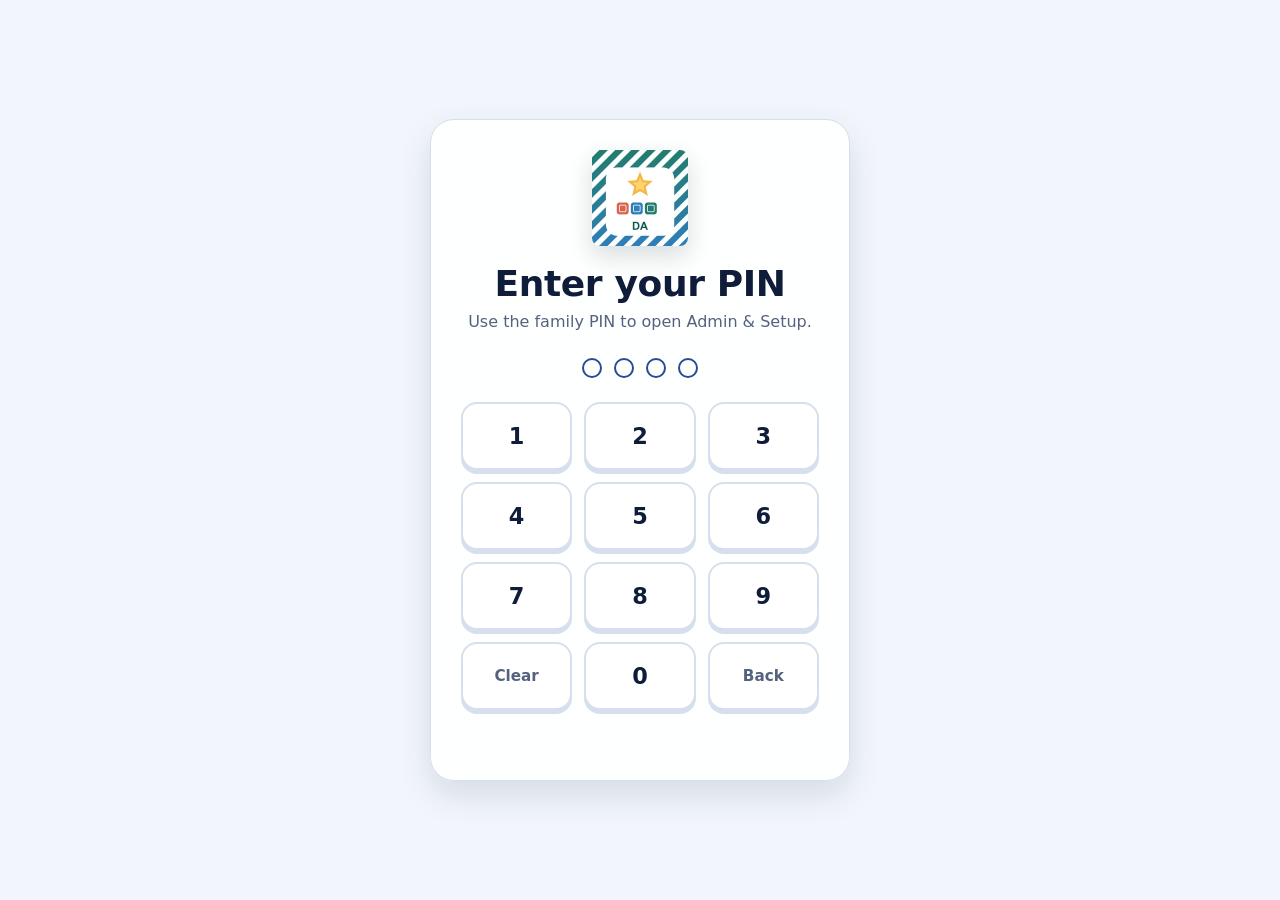
==== commit 70d37166: "WIP: passport look, resume card, streak and stamps, offline mode, update notices Co-Authored-By: Cla" ====
--- a/admin.html
+++ b/admin.html
@@ -4,15 +4,16 @@
     <meta charset="utf-8">
     <meta name="viewport" content="width=device-width, initial-scale=1">
     <title>Admin - Daily Adventure</title>
-    <meta name="theme-color" content="#247c6d">
+    <meta name="theme-color" content="#1f4e9c">
     <meta name="apple-mobile-web-app-capable" content="yes">
     <meta name="apple-mobile-web-app-title" content="Daily Adventure">
     <meta name="apple-mobile-web-app-status-bar-style" content="default">
-    <link rel="manifest" href="manifest.webmanifest?v=20260727-stable-refresh">
+    <link rel="manifest" href="manifest.webmanifest?v=20261101-refresh">
     <link rel="apple-touch-icon" href="icons/apple-touch-icon.png">
     <link rel="icon" type="image/png" sizes="64x64" href="icons/favicon-64.png">
-    <link rel="stylesheet" href="styles.css?v=20260727-stable-refresh">
-    <link rel="stylesheet" href="polish.css?v=20260727-stable-refresh" data-ui-polish="production">
+    <link rel="stylesheet" href="styles.css?v=20261101-refresh">
+    <link rel="stylesheet" href="polish.css?v=20261101-refresh" data-ui-polish="production">
+    <link rel="stylesheet" href="refresh.css?v=20261101-refresh">
   </head>
   <body class="caregiver-page admin-page">
     <section class="pin-gate" id="pinGate" aria-labelledby="pin-title">
@@ -176,10 +177,10 @@
           <div class="ai-prompt-panel" id="questionGeneratorPanel">
             <div>
               <h3 id="question-generator-title">Create New Questions</h3>
-              <p>Use this when you want ChatGPT to create the next set of questions. The app automatically rotates through the question file that is already uploaded.</p>
+              <p>For an on-demand set right now: use this prompt with ChatGPT (or the same prompt on Claude.ai) and paste the result into question-bank.json yourself. Automatic rotation (below) handles the every-two-weeks refresh on its own.</p>
             </div>
             <div class="question-cycle-reminder">
-              <strong>Parent reminder:</strong> Start a fresh question set every 2 weeks, or sooner if Zamaan is mastering the current set.
+              <strong>Automatic rotation:</strong> once the GitHub setup in the README is done, a Pull Request opens on the 1st and 15th of each month for you to review and merge. Use the manual option below anytime you want a fresh set right away.
             </div>
             <div class="ai-actions">
               <button id="copyQuestionGeneratorPromptStatic" class="secondary-button" type="button">Copy ChatGPT prompt</button>
@@ -194,18 +195,24 @@
         </section>
 
         <div class="caregiver-actions">
-          <button id="saveSettings">Save changes</button>
           <a class="button-link secondary-button" href="caregiver.html">Back to Parent Dashboard</a>
           <button id="lockApp" class="secondary-button">Lock admin</button>
           <button id="resetProgress" class="secondary-button danger-lite">Reset today's local progress</button>
         </div>
       </section>
+
+      <div class="sticky-save-bar">
+        <div class="sticky-save-bar-inner">
+          <p class="save-confirmation" id="saveConfirmation" aria-live="polite" hidden>Settings saved.</p>
+          <button id="saveSettings">Save changes</button>
+        </div>
+      </div>
     </main>
 
     <p id="reportSummary" hidden></p>
     <div id="reportList" hidden></div>
 
-    <script src="app.js?v=20260727-stable-refresh"></script>
+    <script src="app.js?v=20261101-refresh"></script>
     <script>
       document.addEventListener("click", async (event) => {
         if (event.target && event.target.id === "copyQuestionGeneratorPromptStatic") {
--- a/styles.css
+++ b/styles.css
@@ -429,13 +429,34 @@
 }
 
 .check-in {
+  margin-top: 18px;
+  padding: 22px;
+  box-shadow: var(--shadow-soft);
+}
+
+.check-in-picker {
   display: grid;
   grid-template-columns: minmax(0, 1fr) minmax(320px, 520px);
   gap: 22px;
   align-items: center;
-  margin-top: 18px;
-  padding: 22px;
-  box-shadow: var(--shadow-soft);
+}
+
+.check-in-summary {
+  display: flex;
+  align-items: center;
+  justify-content: space-between;
+  gap: 12px;
+}
+
+.check-in-summary span {
+  font-weight: 800;
+  font-size: 1.05rem;
+  white-space: nowrap;
+}
+
+.check-in-summary .compact-button {
+  flex-shrink: 0;
+  width: auto;
 }
 
 .mood-grid,
@@ -483,23 +504,70 @@
 }
 
 .mood-button.selected,
-.choice.correct,
 .game-card.selected,
-.game-card.matched,
 .sequence-choice.selected,
-.tile.selected,
-.tile.correct {
+.tile.selected {
   border-color: var(--accent);
   background: linear-gradient(180deg, #fff, var(--accent-soft));
+}
+
+.choice.correct,
+.game-card.matched,
+.tile.correct {
+  position: relative;
+  border-color: var(--accent);
+  background: linear-gradient(180deg, #fff, var(--accent-soft));
+}
+
+.choice.correct::after,
+.game-card.matched::after,
+.tile.correct::after {
+  content: "✓";
+  position: absolute;
+  top: 50%;
+  right: 12px;
+  display: grid;
+  width: 22px;
+  height: 22px;
+  place-items: center;
+  transform: translateY(-50%);
+  border-radius: 50%;
+  background: var(--accent);
+  color: #fff;
+  font-size: 0.8rem;
+  font-weight: 900;
+  line-height: 1;
 }
 
 .choice.wrong,
 .game-card.wrong,
 .sequence-choice.wrong,
 .tile.wrong {
+  position: relative;
   border-color: var(--wrong);
   background: #fff3f1;
   color: var(--wrong);
+}
+
+.choice.wrong::after,
+.game-card.wrong::after,
+.sequence-choice.wrong::after,
+.tile.wrong::after {
+  content: "✗";
+  position: absolute;
+  top: 50%;
+  right: 12px;
+  display: grid;
+  width: 22px;
+  height: 22px;
+  place-items: center;
+  transform: translateY(-50%);
+  border-radius: 50%;
+  background: var(--wrong);
+  color: #fff;
+  font-size: 0.8rem;
+  font-weight: 900;
+  line-height: 1;
 }
 
 .activity-layout {
@@ -987,6 +1055,21 @@
   background: var(--accent);
 }
 
+.pattern-dot.gold {
+  background: var(--gold);
+  color: #49350b;
+}
+
+.pattern-dot.word {
+  width: auto;
+  min-width: 46px;
+  padding: 0 14px;
+  border: 2px solid rgba(8, 120, 101, 0.25);
+  border-radius: 999px;
+  background: var(--accent-soft);
+  color: var(--accent-strong);
+}
+
 .pattern-dot.mystery {
   border: 2px dashed var(--accent);
   background: #fff;
@@ -1003,6 +1086,10 @@
 
 .color-choice[data-pattern="green"] {
   border-color: var(--accent);
+}
+
+.color-choice[data-pattern="gold"] {
+  border-color: var(--gold);
 }
 
 .mini-feedback {
@@ -1271,6 +1358,44 @@
   gap: 10px;
 }
 
+.sticky-save-bar {
+  position: fixed;
+  left: 0;
+  right: 0;
+  bottom: 0;
+  z-index: 7;
+  border-top: 1px solid var(--line);
+  background: rgba(255, 255, 255, 0.97);
+  box-shadow: 0 -8px 24px rgba(16, 47, 41, 0.1);
+}
+
+.sticky-save-bar-inner {
+  display: flex;
+  flex-wrap: wrap;
+  align-items: center;
+  justify-content: space-between;
+  gap: 10px 16px;
+  width: min(1120px, calc(100% - 32px));
+  margin: 0 auto;
+  padding: 12px 0 calc(12px + env(safe-area-inset-bottom, 0px));
+}
+
+.sticky-save-bar-inner #saveSettings {
+  width: auto;
+  min-width: 160px;
+  margin-top: 0;
+}
+
+.save-confirmation {
+  margin: 0;
+  color: var(--accent-strong);
+  font-weight: 800;
+}
+
+body.admin-page .app-shell {
+  padding-bottom: 96px;
+}
+
 .caregiver-actions button {
   margin-top: 0;
 }
@@ -1718,7 +1843,7 @@
 
   .hero,
   .today-path,
-  .check-in,
+  .check-in-picker,
   .activity-layout,
   .mini-games,
   .reward {
--- a/polish.css
+++ b/polish.css
@@ -984,7 +984,7 @@
 @media (max-width: 860px) {
   .hero,
   .today-path,
-  .check-in,
+  .check-in-picker,
   .reward {
     grid-template-columns: 1fr;
   }
--- a/refresh.css
+++ b/refresh.css
@@ -0,0 +1,906 @@
+/* Fresh look for Zamaan's Daily Adventure (November 2026). Loaded after polish.css.
+   Idea: a travel passport. Azulejo blue for the main path, sun yellow for the next step,
+   green for finished things, and a stamp for every day completed. */
+
+:root {
+  --bg: #f2f6fc;
+  --surface: #ffffff;
+  --surface-soft: #eaf0fa;
+  --surface-warm: #fff6dc;
+  --ink: #0f1d3a;
+  --muted: #55627f;
+  --line: #d6dfee;
+  --accent: #1f4e9c;
+  --accent-strong: #163a78;
+  --accent-soft: #e2ebf9;
+  --blue: #1f4e9c;
+  --blue-soft: #e8effa;
+  --coral: #d9533f;
+  --coral-soft: #fdebe7;
+  --gold: #f2b53a;
+  --gold-soft: #fff2cf;
+  --plum: #4b5fb0;
+  --plum-soft: #eceffc;
+  --good: #1b8f61;
+  --good-soft: #def4ea;
+  --wrong: #b3392c;
+  --radius: 16px;
+  --radius-small: 12px;
+  --shadow: 0 14px 34px rgba(15, 29, 58, 0.12);
+  --shadow-soft: 0 6px 16px rgba(15, 29, 58, 0.07);
+  --shadow-lift: 0 10px 24px rgba(15, 29, 58, 0.12);
+  --font-body: ui-rounded, "SF Pro Rounded", "Nunito", system-ui, -apple-system, "Segoe UI", Roboto, sans-serif;
+}
+
+html {
+  background: var(--bg);
+}
+
+body,
+body.daily-page,
+body.caregiver-page {
+  background: var(--bg);
+  color: var(--ink);
+  font-family: var(--font-body);
+}
+
+body::before {
+  display: none;
+}
+
+h1,
+h2,
+h3 {
+  font-family: var(--font-body);
+  font-weight: 800;
+  letter-spacing: -0.01em;
+  color: var(--ink);
+}
+
+button,
+input,
+select,
+textarea {
+  font-family: var(--font-body);
+}
+
+:focus-visible {
+  outline: 3px solid var(--gold);
+  outline-offset: 3px;
+}
+
+.app-shell {
+  width: min(760px, calc(100% - 28px));
+  padding-top: max(14px, env(safe-area-inset-top, 0px));
+  padding-bottom: calc(72px + env(safe-area-inset-bottom, 0px));
+}
+
+/* ---------- Navigation ---------- */
+.app-nav {
+  top: max(8px, env(safe-area-inset-top, 0px));
+  border: 1px solid var(--line);
+  border-radius: 999px;
+  background: rgba(255, 255, 255, 0.92);
+  box-shadow: var(--shadow-soft);
+  backdrop-filter: blur(10px);
+  -webkit-backdrop-filter: blur(10px);
+}
+
+.app-nav a {
+  border-radius: 999px;
+  color: var(--muted);
+  font-weight: 700;
+}
+
+.app-nav a.active {
+  background: var(--accent);
+  color: #fff;
+  box-shadow: none;
+}
+
+/* ---------- Header ---------- */
+.eyebrow {
+  display: none;
+}
+
+.hero {
+  display: block;
+  padding: 18px 4px 4px;
+  border: 0;
+  border-radius: 0;
+  background: none;
+  box-shadow: none;
+  overflow: visible;
+}
+
+.hero::before,
+.hero::after {
+  display: none;
+}
+
+.hero .app-mark {
+  display: none;
+}
+
+.hero h1 {
+  margin-bottom: 4px;
+  font-size: clamp(2rem, 7vw, 2.8rem);
+  line-height: 1.05;
+}
+
+.hero .intro {
+  max-width: 34ch;
+  margin-bottom: 0;
+  color: var(--muted);
+  font-size: 1.02rem;
+  line-height: 1.45;
+}
+
+.learner-controls {
+  position: absolute;
+  top: 8px;
+  right: 4px;
+  margin: 0;
+  display: flex;
+  align-items: center;
+  gap: 8px;
+}
+
+.hero {
+  position: relative;
+}
+
+.hero > div:first-child {
+  padding-right: 120px;
+}
+
+.level-badge {
+  min-height: 0;
+  padding: 6px 12px;
+  border: 1px solid var(--line);
+  border-radius: 999px;
+  background: var(--surface);
+  color: var(--accent-strong);
+  font-size: 0.85rem;
+  font-weight: 800;
+  box-shadow: none;
+}
+
+.today-card {
+  display: none;
+}
+
+.quick-settings-wrap {
+  position: relative;
+}
+
+.quick-settings-button {
+  display: grid;
+  place-items: center;
+  width: 44px;
+  height: 44px;
+  padding: 0;
+  border: 1px solid var(--line);
+  border-radius: 50%;
+  background: var(--surface);
+  color: var(--accent-strong);
+  box-shadow: var(--shadow-soft);
+}
+
+.quick-settings {
+  position: absolute;
+  top: 52px;
+  right: 0;
+  z-index: 20;
+  display: grid;
+  gap: 10px;
+  width: 220px;
+  padding: 14px;
+  border: 1px solid var(--line);
+  border-radius: 16px;
+  background: var(--surface);
+  box-shadow: var(--shadow);
+}
+
+.quick-settings .sound-toggle {
+  width: 100%;
+  min-height: 48px;
+  border-radius: 12px;
+}
+
+.quick-toggle {
+  display: flex;
+  align-items: center;
+  gap: 10px;
+  min-height: 48px;
+  padding: 0 4px;
+  font-weight: 700;
+}
+
+.quick-toggle input {
+  width: 22px;
+  height: 22px;
+  min-height: 0;
+  accent-color: var(--accent);
+}
+
+/* ---------- Resume card: the one bold element ---------- */
+.resume-card {
+  position: relative;
+  overflow: hidden;
+  margin: 18px 0 14px;
+  padding: 20px 18px 18px;
+  border-radius: 22px;
+  background:
+    radial-gradient(circle at 100% 0%, rgba(242, 181, 58, 0.28), transparent 11rem),
+    linear-gradient(145deg, #1f4e9c 0%, #163a78 100%);
+  color: #fff;
+  box-shadow: var(--shadow);
+}
+
+/* azulejo tile pattern, kept quiet */
+.resume-card::before {
+  content: "";
+  position: absolute;
+  inset: 0;
+  pointer-events: none;
+  opacity: 0.16;
+  background-image:
+    radial-gradient(circle at 50% 0, transparent 0 9px, #fff 9px 10px, transparent 10px),
+    radial-gradient(circle at 0 50%, transparent 0 9px, #fff 9px 10px, transparent 10px),
+    radial-gradient(circle at 100% 50%, transparent 0 9px, #fff 9px 10px, transparent 10px),
+    radial-gradient(circle at 50% 100%, transparent 0 9px, #fff 9px 10px, transparent 10px);
+  background-size: 44px 44px;
+  mask-image: linear-gradient(120deg, #000 0%, transparent 60%);
+  -webkit-mask-image: linear-gradient(120deg, #000 0%, transparent 60%);
+}
+
+.resume-card > * {
+  position: relative;
+}
+
+.resume-top {
+  display: flex;
+  align-items: flex-start;
+  justify-content: space-between;
+  gap: 12px;
+}
+
+.resume-kicker {
+  margin-bottom: 4px;
+  color: #cfe0fa;
+  font-size: 0.95rem;
+  font-weight: 700;
+}
+
+.resume-card h2 {
+  margin-bottom: 4px;
+  color: #fff;
+  font-size: clamp(1.7rem, 6vw, 2.2rem);
+  line-height: 1.05;
+}
+
+.resume-detail {
+  margin-bottom: 0;
+  color: #e6efff;
+  font-size: 1.02rem;
+}
+
+.streak-chip {
+  display: grid;
+  justify-items: center;
+  flex: none;
+  min-width: 74px;
+  padding: 8px 10px;
+  border-radius: 14px;
+  background: rgba(255, 255, 255, 0.14);
+  border: 1px solid rgba(255, 255, 255, 0.28);
+  text-align: center;
+}
+
+.streak-chip strong {
+  font-size: 1.7rem;
+  line-height: 1;
+  color: var(--gold);
+}
+
+.streak-chip span {
+  font-size: 0.74rem;
+  font-weight: 700;
+  line-height: 1.15;
+  color: #e6efff;
+}
+
+.segment-bar {
+  display: flex;
+  gap: 10px;
+  margin: 18px 0 16px;
+}
+
+.seg-group {
+  display: flex;
+  flex: 1;
+  gap: 3px;
+}
+
+.seg {
+  flex: 1;
+  height: 12px;
+  border-radius: 6px;
+  background: rgba(255, 255, 255, 0.2);
+}
+
+.seg.done {
+  background: var(--gold);
+}
+
+.seg.current {
+  background: rgba(255, 255, 255, 0.55);
+  box-shadow: 0 0 0 2px rgba(255, 255, 255, 0.35);
+}
+
+.resume-button {
+  width: 100%;
+  min-height: 60px;
+  border: 0;
+  border-radius: 16px;
+  background: var(--gold);
+  color: #2b1f00;
+  font-size: 1.2rem;
+  font-weight: 800;
+  box-shadow: 0 8px 0 #c98d1b, 0 14px 24px rgba(0, 0, 0, 0.18);
+}
+
+.resume-button:active {
+  transform: translateY(4px);
+  box-shadow: 0 4px 0 #c98d1b, 0 8px 14px rgba(0, 0, 0, 0.18);
+}
+
+.stamp-earned {
+  display: flex;
+  align-items: center;
+  gap: 14px;
+  margin: 0 0 16px;
+}
+
+.stamp-earned p {
+  margin: 0;
+  color: #fff;
+  font-size: 1.05rem;
+  font-weight: 700;
+  line-height: 1.35;
+}
+
+/* the passport stamp */
+.day-stamp {
+  flex: none;
+  display: grid;
+  place-content: center;
+  justify-items: center;
+  width: 104px;
+  height: 104px;
+  padding: 8px;
+  border: 3px double #ffd777;
+  border-radius: 50%;
+  color: #ffd777;
+  text-align: center;
+  transform: rotate(-8deg);
+  animation: stamp-in 420ms cubic-bezier(0.2, 1.4, 0.4, 1) both;
+}
+
+.day-stamp .stamp-arc {
+  max-width: 82px;
+  font-size: 0.62rem;
+  font-weight: 800;
+  line-height: 1.1;
+  text-transform: uppercase;
+  letter-spacing: 0.04em;
+}
+
+.day-stamp strong {
+  margin: 3px 0;
+  font-size: 1.15rem;
+  line-height: 1;
+}
+
+.day-stamp .stamp-day {
+  font-size: 0.62rem;
+  font-weight: 800;
+  text-transform: uppercase;
+  letter-spacing: 0.06em;
+}
+
+@keyframes stamp-in {
+  from {
+    opacity: 0;
+    transform: rotate(-8deg) scale(1.9);
+  }
+  to {
+    opacity: 1;
+    transform: rotate(-8deg) scale(1);
+  }
+}
+
+/* ---------- Path (compact) ---------- */
+.today-path {
+  display: block;
+  margin: 0 0 14px;
+  padding: 0;
+  border: 0;
+  background: none;
+  box-shadow: none;
+}
+
+.today-path > div:first-child {
+  display: none;
+}
+
+.path-steps {
+  display: grid;
+  grid-template-columns: repeat(4, 1fr);
+  gap: 8px;
+}
+
+.path-step {
+  display: grid;
+  justify-items: center;
+  gap: 2px;
+  padding: 10px 4px;
+  border: 1px solid var(--line);
+  border-radius: 14px;
+  background: var(--surface);
+  text-align: center;
+  box-shadow: none;
+}
+
+.path-step span {
+  display: grid;
+  place-items: center;
+  width: 28px;
+  height: 28px;
+  border-radius: 50%;
+  background: var(--accent-soft);
+  color: var(--accent-strong);
+  font-size: 0.9rem;
+  font-weight: 800;
+}
+
+.path-step strong {
+  font-size: 0.78rem;
+  line-height: 1.15;
+  color: var(--ink);
+}
+
+.path-step small {
+  display: none;
+}
+
+.path-step.current {
+  border-color: var(--accent);
+  background: var(--accent-soft);
+}
+
+.path-step.current span {
+  background: var(--accent);
+  color: #fff;
+}
+
+.path-step.done {
+  border-color: #9fd9bf;
+  background: var(--good-soft);
+}
+
+.path-step.done span {
+  background: var(--good);
+  color: #fff;
+}
+
+/* ---------- Check in ---------- */
+.check-in {
+  margin-bottom: 14px;
+  padding: 16px;
+  border: 1px solid var(--line);
+  border-radius: var(--radius);
+  background: var(--surface);
+  box-shadow: none;
+}
+
+.mood-button {
+  min-height: 52px;
+  border: 2px solid var(--line);
+  border-radius: 14px;
+  background: var(--surface);
+  color: var(--ink);
+  font-weight: 800;
+  box-shadow: none;
+}
+
+.mood-button.selected {
+  border-color: var(--accent);
+  background: var(--accent-soft);
+  color: var(--accent-strong);
+}
+
+/* ---------- Activity cards ---------- */
+.activity-layout {
+  gap: 14px;
+}
+
+.activity {
+  min-height: 0;
+  padding: 20px 18px;
+  border: 1px solid var(--line);
+  border-radius: 20px;
+  background: var(--surface);
+  box-shadow: var(--shadow-soft);
+}
+
+.activity::before {
+  display: none;
+}
+
+.activity.active {
+  border-color: var(--accent);
+  box-shadow: 0 0 0 3px var(--accent-soft), var(--shadow-soft);
+}
+
+.activity-step {
+  width: 44px;
+  height: 44px;
+  flex-basis: 44px;
+  border-radius: 14px;
+  background: var(--accent);
+  color: #fff;
+  font-size: 1.15rem;
+  font-weight: 800;
+  box-shadow: none;
+}
+
+.activity-type {
+  margin-bottom: 2px;
+  color: var(--muted);
+  font-size: 0.95rem;
+  font-weight: 700;
+  text-transform: none;
+  letter-spacing: 0;
+}
+
+.activity h2 {
+  font-size: clamp(1.5rem, 5vw, 1.9rem);
+}
+
+.prompt {
+  font-size: 1.1rem;
+  line-height: 1.45;
+}
+
+.game-card,
+.sequence-choice,
+.tile,
+.language-choices button {
+  min-height: 72px;
+  border: 2px solid var(--line);
+  border-radius: 16px;
+  background: var(--surface);
+  color: var(--ink);
+  font-size: 1.12rem;
+  font-weight: 700;
+  box-shadow: 0 4px 0 var(--line);
+}
+
+.game-card:hover,
+.sequence-choice:hover,
+.tile:hover,
+.language-choices button:hover {
+  border-color: var(--accent);
+  background: var(--blue-soft);
+  transform: none;
+}
+
+.game-card:active,
+.sequence-choice:active,
+.tile:active,
+.language-choices button:active {
+  transform: translateY(3px);
+  box-shadow: 0 1px 0 var(--line);
+}
+
+.game-card.selected,
+.sequence-choice.selected,
+.tile.selected {
+  border-color: var(--accent);
+  background: var(--accent-soft);
+}
+
+.game-card.matched,
+.choice.correct,
+.tile.correct,
+.sequence-choice.correct {
+  border-color: var(--good);
+  background: var(--good-soft);
+  box-shadow: 0 4px 0 #9fd9bf;
+}
+
+.game-card.wrong,
+.choice.wrong,
+.tile.wrong,
+.sequence-choice.wrong {
+  border-color: var(--wrong);
+  background: var(--coral-soft);
+  box-shadow: 0 4px 0 #f1b9b1;
+}
+
+.language-word {
+  border-radius: 16px;
+  background: var(--accent-soft);
+  color: var(--accent-strong);
+}
+
+.feedback,
+.mini-feedback {
+  border: 0;
+  border-radius: 12px;
+  background: var(--surface-soft);
+  color: var(--ink);
+  font-weight: 600;
+}
+
+textarea,
+input[type="text"],
+input[type="password"],
+input[type="url"],
+input[type="tel"],
+select {
+  border: 2px solid var(--line);
+  border-radius: 14px;
+  background: var(--surface);
+  font-size: 1.05rem;
+}
+
+textarea:focus,
+input:focus,
+select:focus {
+  border-color: var(--accent);
+}
+
+.complete-button,
+#saveSettings,
+#shareSyncSetup,
+#sendCompletionUpdate {
+  min-height: 58px;
+  border: 0;
+  border-radius: 16px;
+  background: var(--accent);
+  color: #fff;
+  font-weight: 800;
+  box-shadow: 0 6px 0 var(--accent-strong);
+}
+
+.complete-button:active,
+#saveSettings:active,
+#shareSyncSetup:active,
+#sendCompletionUpdate:active {
+  transform: translateY(3px);
+  box-shadow: 0 3px 0 var(--accent-strong);
+}
+
+.secondary-button {
+  min-height: 52px;
+  border: 2px solid var(--line);
+  border-radius: 14px;
+  background: var(--surface);
+  color: var(--accent-strong);
+  font-weight: 800;
+  box-shadow: none;
+}
+
+/* ---------- Extra games, stars, calendar ---------- */
+.game-shelf,
+.reward,
+.calendar-panel,
+.completion-panel,
+.movement-break {
+  padding: 18px;
+  border: 1px solid var(--line);
+  border-radius: 20px;
+  background: var(--surface);
+  box-shadow: var(--shadow-soft);
+}
+
+.mini-game {
+  border: 1px solid var(--line);
+  border-radius: 18px;
+  background: var(--surface);
+  box-shadow: none;
+}
+
+.star {
+  background: #dfe5f1;
+}
+
+.star.earned {
+  background: var(--gold);
+}
+
+.calendar-grid {
+  gap: 6px;
+}
+
+.calendar-day {
+  border: 1px solid var(--line);
+  border-radius: 12px;
+  background: var(--surface);
+  box-shadow: none;
+}
+
+.calendar-day.started {
+  border-color: var(--gold);
+  background: var(--gold-soft);
+}
+
+/* a finished day looks stamped */
+.calendar-day.done {
+  position: relative;
+  border: 2px double var(--accent);
+  background: var(--accent-soft);
+  color: var(--accent-strong);
+  transform: rotate(-2deg);
+}
+
+.calendar-day.done strong {
+  color: var(--accent-strong);
+}
+
+/* ---------- Notices ---------- */
+.notice-banner {
+  position: fixed;
+  left: 14px;
+  right: 14px;
+  bottom: calc(14px + env(safe-area-inset-bottom, 0px));
+  z-index: 50;
+  display: flex;
+  align-items: center;
+  justify-content: space-between;
+  gap: 12px;
+  max-width: 520px;
+  margin: 0 auto;
+  padding: 12px 12px 12px 16px;
+  border-radius: 16px;
+  background: var(--ink);
+  color: #fff;
+  font-weight: 700;
+  box-shadow: var(--shadow);
+}
+
+.notice-banner + .notice-banner {
+  bottom: calc(82px + env(safe-area-inset-bottom, 0px));
+}
+
+.notice-banner button {
+  flex: none;
+  white-space: nowrap;
+  min-height: 44px;
+  padding: 0 16px;
+  border: 0;
+  border-radius: 12px;
+  background: var(--gold);
+  color: #2b1f00;
+  font-weight: 800;
+}
+
+/* ---------- PIN screen ---------- */
+.pin-gate {
+  background: var(--bg);
+}
+
+.pin-card {
+  border: 1px solid var(--line);
+  border-radius: 24px;
+  box-shadow: var(--shadow);
+}
+
+.pin-key {
+  border: 2px solid var(--line);
+  border-radius: 16px;
+  background: var(--surface);
+  box-shadow: 0 4px 0 var(--line);
+}
+
+.pin-display span.filled {
+  background: var(--accent);
+  border-color: var(--accent);
+}
+
+/* ---------- Larger screens ---------- */
+@media (min-width: 720px) {
+  .app-shell {
+    width: min(820px, calc(100% - 48px));
+  }
+
+  .path-step strong {
+    font-size: 0.92rem;
+  }
+}
+
+/* ---------- Comfort settings still win ---------- */
+body.a11y-large-text .resume-card h2 {
+  font-size: clamp(2rem, 7vw, 2.6rem);
+}
+
+body.a11y-large-text .path-step strong {
+  font-size: 0.95rem;
+}
+
+body.a11y-high-contrast .resume-card {
+  background: #0a1f4a;
+  outline: 3px solid #fff;
+}
+
+body.a11y-high-contrast .resume-kicker,
+body.a11y-high-contrast .resume-detail {
+  color: #fff;
+}
+
+body.a11y-high-contrast .seg {
+  background: rgba(255, 255, 255, 0.4);
+}
+
+body.a11y-high-contrast .game-card,
+body.a11y-high-contrast .sequence-choice,
+body.a11y-high-contrast .tile {
+  border-color: #000;
+}
+
+body.a11y-reduce-motion .day-stamp {
+  animation: none;
+}
+
+body.a11y-reduce-motion .resume-button:active,
+body.a11y-reduce-motion .complete-button:active {
+  transform: none;
+}
+
+@media (prefers-reduced-motion: reduce) {
+  .day-stamp {
+    animation: none;
+  }
+}
+
+/* ---------- Three-link navigation (Parent Dashboard, Admin) ---------- */
+.app-nav {
+  grid-template-columns: repeat(auto-fit, minmax(0, 1fr));
+}
+
+.app-nav a {
+  padding: 12px 6px;
+  text-align: center;
+  white-space: nowrap;
+}
+
+@media (max-width: 420px) {
+  .app-nav {
+    gap: 2px;
+    padding: 4px;
+  }
+
+  .app-nav a {
+    padding: 11px 2px;
+    font-size: 0.8rem;
+  }
+}
+
+.caregiver-hero,
+.caregiver-panel > section,
+.parent-view,
+.learning-settings,
+.sync-settings {
+  border: 1px solid var(--line);
+  border-radius: 20px;
+  background: var(--surface);
+  box-shadow: var(--shadow-soft);
+}
+
+.caregiver-hero::before,
+.caregiver-hero::after {
+  display: none;
+}
